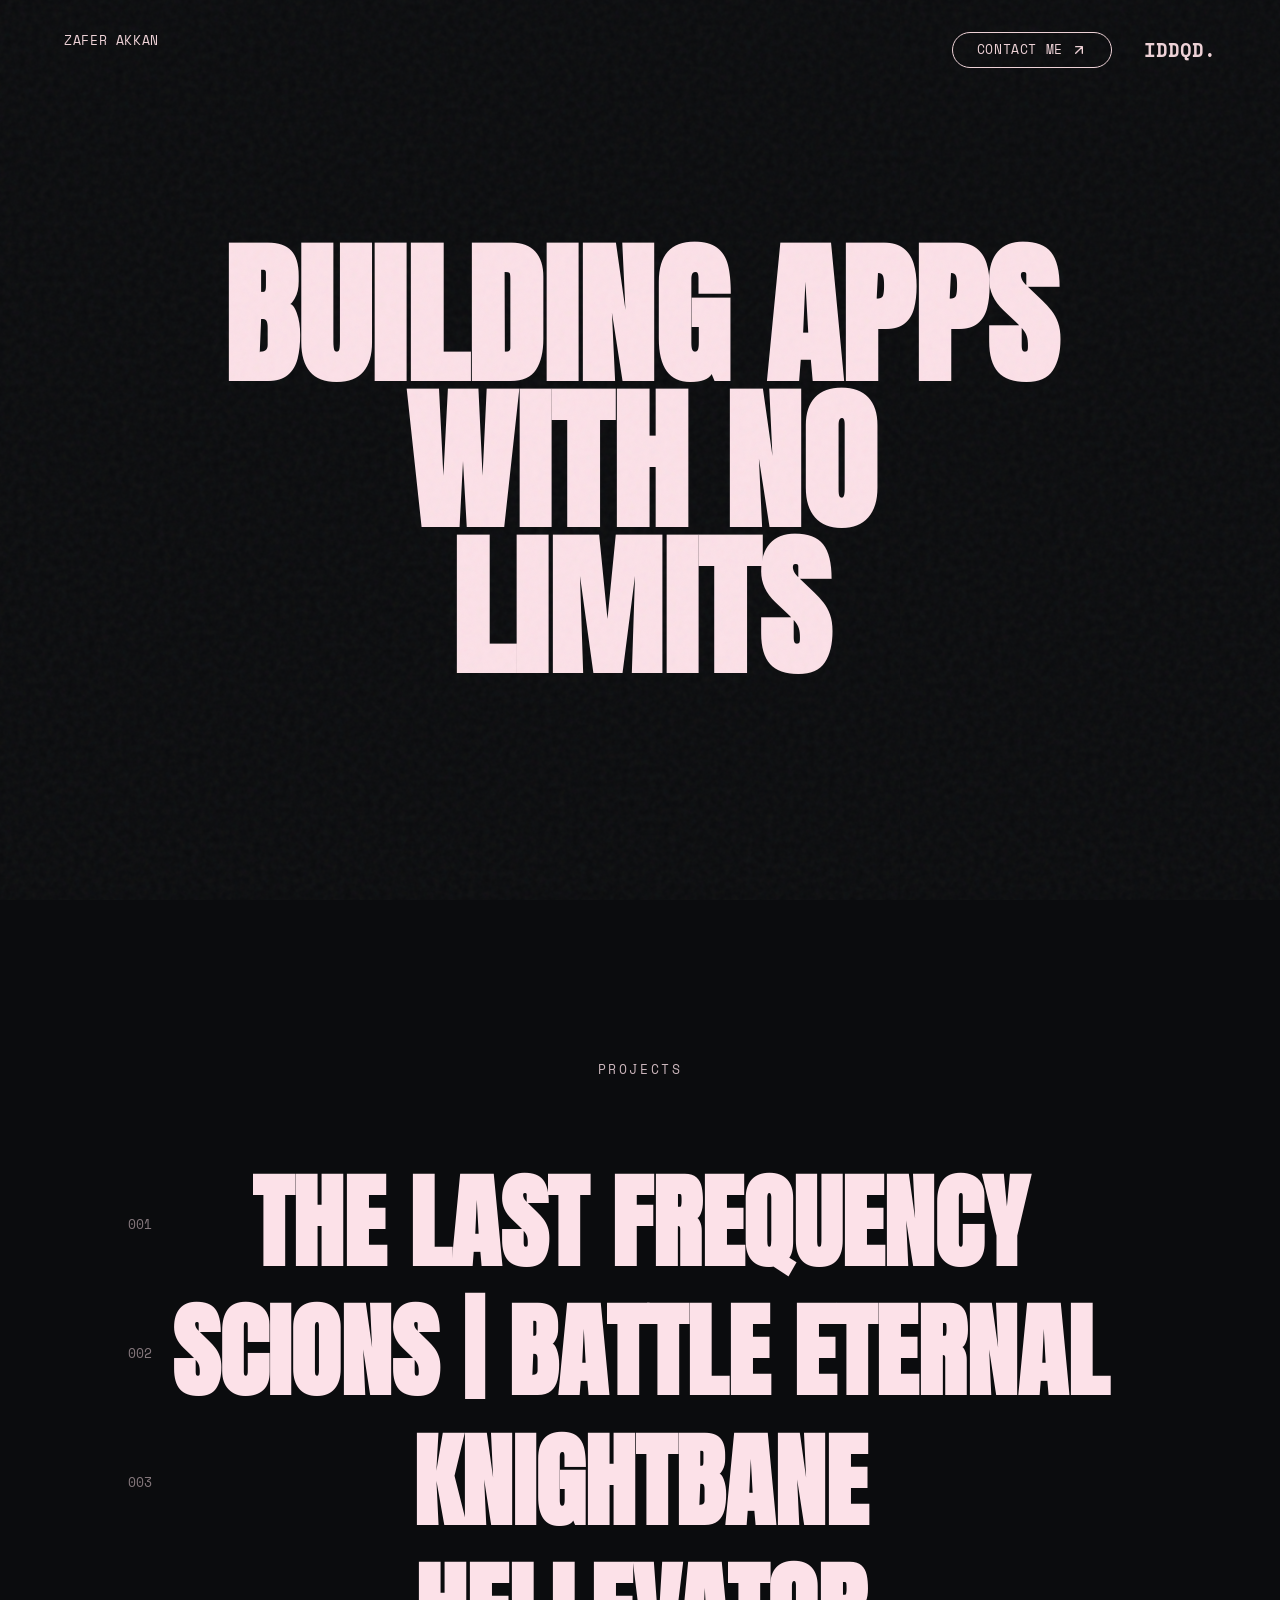
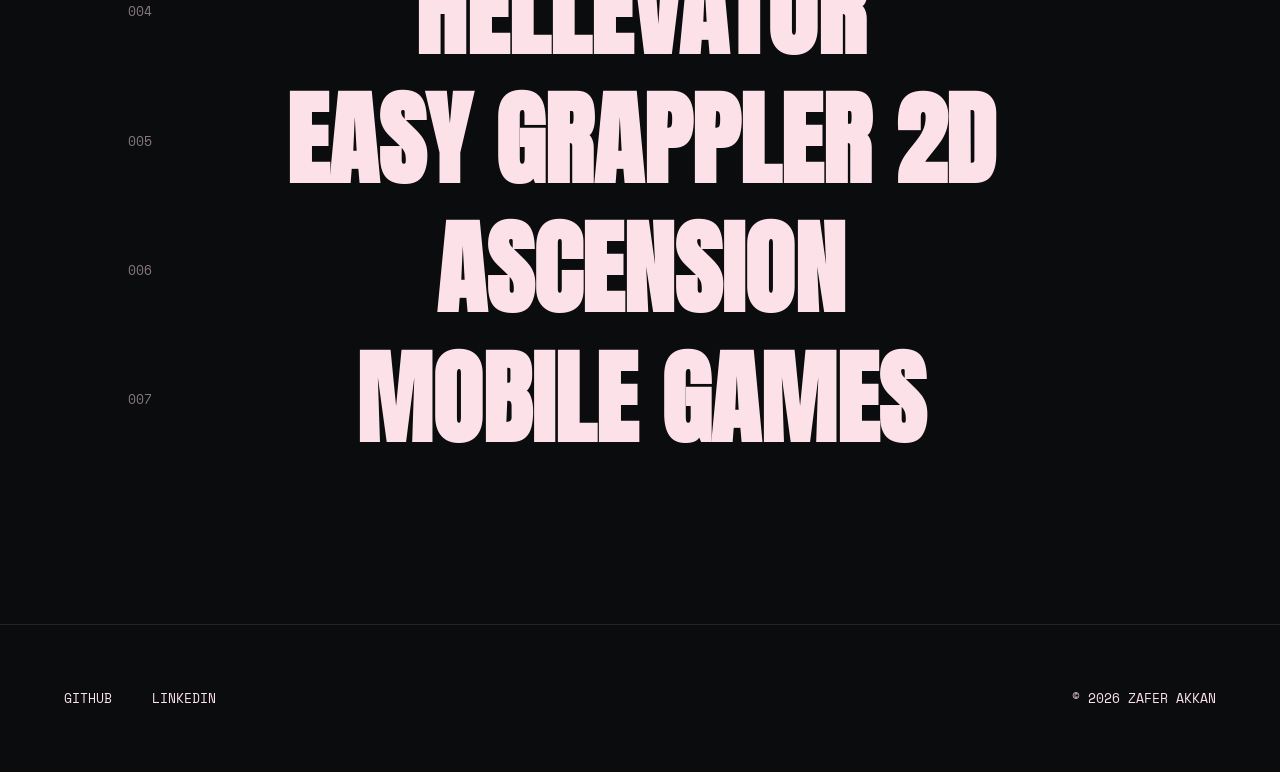
==== index.html @ 304ab95e "updated files - mobile optimizations" ====
<!DOCTYPE html>
<html lang="en">
<head>
  <meta charset="UTF-8" />
  <meta name="viewport" content="width=device-width, initial-scale=1.0, maximum-scale=1.0, user-scalable=no" />
  <title>ZAKKAN | SOFTWARE DEVELOPER</title>
  <link rel="preconnect" href="https://fonts.googleapis.com" />
  <link rel="preconnect" href="https://fonts.gstatic.com" crossorigin />
  <link href="https://fonts.googleapis.com/css2?family=Anton&family=Space+Mono:wght@400;700&display=swap" rel="stylesheet" />
  <link rel="stylesheet" href="style.css" />
</head>
<body>
  <div class="noise"></div>
  
  <nav class="nav">
    <div class="nav-center">
      <p>Zafer AKKAN</p>
    </div>
    <div class="nav-right">
      <a href="mailto:akkanzafer@gmail.com" class="btn">
        Contact Me 
        <svg class="icon-arrow" viewBox="0 0 24 24" fill="none" xmlns="http://www.w3.org/2000/svg">
          <path d="M7 17L17 7M17 7H7M17 7V17" stroke="currentColor" stroke-width="2" stroke-linecap="round" stroke-linejoin="round"/>
        </svg>
      </a>
      <button class="logo-btn" id="doomTrigger">IDDQD.</button>
    </div>
  </nav>

  <div class="doom-overlay" id="doomOverlay">
    <div class="doom-close">✕</div>
    <video id="doomVideo" class="doom-video" src="doom.mp4"></video>
  </div>

  <header class="hero">
    <h1 class="hero-title">
      <!-- Desktop: 3 Lines -->
      <span class="line desktop-line">BUILDING APPS</span>
      <span class="line desktop-line">WITH NO</span>
      <span class="line desktop-line">LIMITS</span>
      
      <!-- Mobile: 4 Lines -->
      <span class="line mobile-line">BUILDING</span>
      <span class="line mobile-line">APPS</span>
      <span class="line mobile-line">WITH</span>
      <span class="line mobile-line">NO LIMITS</span>
    </h1>
  </header>

  <section class="projects" id="projects">
    <p class="section-label">PROJECTS</p>
    
    <div class="project-list">
      
      <div class="project-item" 
           data-videos='["assets/videos/the-last-frequency/TLF_60FPS.mp4","assets/videos/the-last-frequency/TLF_HeavyRain_Test2_60FPS.mp4"]'
           data-title="THE LAST FREQUENCY"
           data-desc="A dark, atmospheric PC game focusing on environmental storytelling and immersive audio. Experience a haunting journey through unknown frequencies.">
        <span class="num">001</span>
        <h2>THE LAST FREQUENCY</h2>
      </div>

      <div class="project-item" 
           data-videos='["assets/videos/scions-battle-eternal/Scions_BattleTest5.mp4"]'
           data-title="SCIONS | BATTLE ETERNAL"
           data-desc="Fast-paced arena combat with deep progression systems. Engage in eternal battles with unique character classes and strategic depth.">
        <span class="num">002</span>
        <h2>SCIONS | BATTLE ETERNAL</h2>
      </div>

      <div class="project-item" 
           data-videos='["assets/videos/knightbane/Knightbane.mp4","assets/videos/knightbane/test14_newUI.mp4"]'
           data-title="KNIGHTBANE"
           data-desc="An action-RPG prototype featuring challenging combat mechanics and a grim-dark aesthetic. Master the blade in a world consumed by shadow.">
        <span class="num">003</span>
        <h2>KNIGHTBANE</h2>
      </div>

      <div class="project-item" 
           data-videos='["assets/videos/hellevator/HellevatorTest4.mp4"]'
           data-title="HELLEVATOR"
           data-desc="A vertical dungeon crawler where every floor brings new horrors. Survive the descent or become part of the elevator's history.">
        <span class="num">004</span>
        <h2>HELLEVATOR</h2>
      </div>

      <div class="project-item" 
           data-videos='["assets/videos/NoAssetChallangeGrappler/NoAssetChallange_Grappler_3.mp4"]'
           data-title="EASY GRAPPLER 2D"
           data-desc="A high-performance 2D physics-based grappling system. Created as part of a technical challenge to showcase efficient movement mechanics.">
        <span class="num">005</span>
        <h2>EASY GRAPPLER 2D</h2>
      </div>

      <div class="project-item" 
           data-videos='["assets/videos/ascension/Ascension - Gameplay.mp4"]'
           data-title="ASCENSION"
           data-desc="Explore vertical worlds in this platforming adventure. Reach the peak through precision movement and environmental puzzle-solving.">
        <span class="num">006</span>
        <h2>ASCENSION</h2>
      </div>

      <div class="project-item project-item--mobile" 
           data-type="mobile-grid"
           data-title="MOBILE GAMES"
           data-desc="A collection of mobile prototypes and games. Featuring various genres from hyper-casual to action-adventure, all built with Unity.">
        <span class="num">007</span>
        <h2>MOBILE GAMES</h2>
      </div>

    </div>
  </section>

  <footer class="footer">
    <div class="footer-links">
      <a href="https://github.com/Zaferius" target="_blank">GITHUB</a>
      <a href="https://www.linkedin.com/in/zaferakkan/" target="_blank">LINKEDIN</a>
    </div>
    <p>© 2026 ZAFER AKKAN</p>
  </footer>

  <div class="video-modal" id="videoModal">
    <div class="modal-close">✕</div>
    <div class="modal-content">
      
      <div class="modal-info">
        <h3 id="modalTitle">PROJECT TITLE</h3>
        <p id="modalDesc">Project description goes here with some placeholder text about the game mechanics and development process.</p>
        <div class="modal-nav">
          <button class="modal-btn" id="prevVideo">← PREV</button>
          <span id="videoCounter">1 / 1</span>
          <button class="modal-btn" id="nextVideo">NEXT →</button>
        </div>
      </div>

      <div class="modal-video-wrapper">
        <video class="modal-video" id="modalVideo" controls></video>
        <div class="mobile-grid" id="mobileGrid">
          <!-- Mobile carousel will be injected here -->
          <div class="carousel-container">
            <button class="carousel-btn prev" id="mobilePrev">←</button>
            <div class="carousel-track-container">
              <div class="carousel-track" id="mobileTrack">
                <div class="carousel-item" data-color="#ff4500"><video src="assets/videos/V3DBallControllerTemplate_Alpha1.mp4" loop muted></video></div>
                <div class="carousel-item" data-color="#ffd700"><video src="assets/videos/VBasketStealer_Test4.m4v" loop muted></video></div>
                <div class="carousel-item" data-color="#00ff00"><video src="assets/videos/VBounceman Gp 2.m4v" loop muted></video></div>
                <div class="carousel-item" data-color="#00ced1"><video src="assets/videos/VCutRunner_Prototype.mp4" loop muted></video></div>
                <div class="carousel-item" data-color="#ff00ff"><video src="assets/videos/VExtrafight - Tower.İo.m4v" loop muted></video></div>
                <div class="carousel-item" data-color="#ff8c00"><video src="assets/videos/VGrandGrinder3D.m4v" loop muted></video></div>
                <div class="carousel-item" data-color="#7cfc00"><video src="assets/videos/VLaserminer3d Prot5.m4v" loop muted></video></div>
                <div class="carousel-item" data-color="#1e90ff"><video src="assets/videos/VObjectThrower_Alpha.mp4" loop muted></video></div>
                <div class="carousel-item" data-color="#ff1493"><video src="assets/videos/VShawarmaRunner_Test3.mp4" loop muted></video></div>
                <div class="carousel-item" data-color="#adff2f"><video src="assets/videos/VStickSurvivor_Test3.mp4" loop muted></video></div>
                <div class="carousel-item" data-color="#ff0000"><video src="assets/videos/VTS_v0.2.m4v" loop muted></video></div>
              </div>
            </div>
            <button class="carousel-btn next" id="mobileNext">→</button>
          </div>
        </div>
      </div>

    </div>
  </div>

  <script>
    const items = document.querySelectorAll('.project-item');
    const modal = document.getElementById('videoModal');
    const modalVideo = document.getElementById('modalVideo');
    const modalTitle = document.getElementById('modalTitle');
    const modalDesc = document.getElementById('modalDesc');
    const closeBtn = document.querySelector('.modal-close');
    const prevBtn = document.getElementById('prevVideo');
    const nextBtn = document.getElementById('nextVideo');
    const counter = document.getElementById('videoCounter');
    const mobileGrid = document.getElementById('mobileGrid');
    const mobileTrack = document.getElementById('mobileTrack');
    const mobilePrev = document.getElementById('mobilePrev');
    const mobileNext = document.getElementById('mobileNext');

    let currentVideos = [];
    let currentIndex = 0;
    let mobileIndex = 0;

    function updateMobileCarousel() {
      const items = document.querySelectorAll('.carousel-item');
      items.forEach((item, index) => {
        item.classList.remove('active', 'prev', 'next');
        const video = item.querySelector('video');
        video.pause();
        
        if (index === mobileIndex) {
          item.classList.add('active');
          const color = item.getAttribute('data-color') || '#ff0000';
          item.style.setProperty('--glow-color', color);
          video.play();
        } else if (index === (mobileIndex - 1 + items.length) % items.length) {
          item.classList.add('prev');
        } else if (index === (mobileIndex + 1) % items.length) {
          item.classList.add('next');
        }
      });
      
      const offset = -mobileIndex * 100;
      // mobileTrack.style.transform = `translateX(${offset}%)`; // We use classes for positioning now
    }

    mobilePrev.addEventListener('click', (e) => {
      e.stopPropagation();
      const items = document.querySelectorAll('.carousel-item');
      mobileIndex = (mobileIndex - 1 + items.length) % items.length;
      updateMobileCarousel();
    });

    mobileNext.addEventListener('click', (e) => {
      e.stopPropagation();
      const items = document.querySelectorAll('.carousel-item');
      mobileIndex = (mobileIndex + 1) % items.length;
      updateMobileCarousel();
    });

    function updateModal() {
      if (currentVideos.length > 0) {
        modalVideo.style.display = 'block';
        mobileGrid.style.display = 'none';
        modalVideo.src = currentVideos[currentIndex];
        modalVideo.play();
        counter.innerText = `${currentIndex + 1} / ${currentVideos.length}`;
        
        if (currentVideos.length > 1) {
          document.querySelector('.modal-nav').style.display = 'flex';
        } else {
          document.querySelector('.modal-nav').style.display = 'none';
        }
      }
    }

    items.forEach(item => {
      item.addEventListener('click', () => {
        const videosData = item.getAttribute('data-videos');
        const title = item.getAttribute('data-title');
        const desc = item.getAttribute('data-desc');
        const type = item.getAttribute('data-type');

        modalTitle.innerText = title;
        modalDesc.innerText = desc;

        if (type === 'mobile-grid') {
          modalVideo.style.display = 'none';
          mobileGrid.style.display = 'block';
          document.querySelector('.modal-nav').style.display = 'none';
          mobileIndex = 0;
          updateMobileCarousel();
          modal.classList.add('active');
        } else if (videosData) {
          currentVideos = JSON.parse(videosData);
          currentIndex = 0;
          updateModal();
          modal.classList.add('active');
        }
      });
      
      item.addEventListener('mouseenter', () => {
        document.body.style.backgroundColor = '#111';
      });
      item.addEventListener('mouseleave', () => {
        document.body.style.backgroundColor = '#0b0c0e';
      });
    });

    prevBtn.addEventListener('click', (e) => {
      e.stopPropagation();
      currentIndex = (currentIndex - 1 + currentVideos.length) % currentVideos.length;
      updateModal();
    });

    nextBtn.addEventListener('click', (e) => {
      e.stopPropagation();
      currentIndex = (currentIndex + 1) % currentVideos.length;
      updateModal();
    });

    closeBtn.addEventListener('click', () => {
      modal.classList.remove('active');
      modalVideo.pause();
      modalVideo.src = '';
    });

    modal.addEventListener('click', (e) => {
      if(e.target === modal) {
        modal.classList.remove('active');
        modalVideo.pause();
        modalVideo.src = '';
      }
    });

    // DOOM Easter Egg
    const doomTrigger = document.getElementById('doomTrigger');
    const doomOverlay = document.getElementById('doomOverlay');
    const doomVideo = document.getElementById('doomVideo');
    const doomClose = document.querySelector('.doom-close');

    // Gizlice butonu aktif et: Video tamamen hazır olana kadar tıklanamaz veya hover edilemez
    doomVideo.addEventListener('canplaythrough', () => {
      doomTrigger.classList.add('ready');
    });
    // Zaten önbellekteyse anında aktif et
    if (doomVideo.readyState >= 3) {
      doomTrigger.classList.add('ready');
    }

    doomTrigger.addEventListener('click', () => {
      // Fast Glitch Effect
      document.body.classList.add('glitch-active');
      
      setTimeout(() => {
        document.body.classList.remove('glitch-active');
        doomOverlay.classList.add('active');
        doomVideo.play();
      }, 200); // Sadece 200ms glitch, neredeyse anında video
    });

    doomClose.addEventListener('click', () => {
      doomOverlay.classList.remove('active');
      doomVideo.pause();
      doomVideo.currentTime = 0;
    });

    doomOverlay.addEventListener('click', (e) => {
      if(e.target === doomOverlay) {
        doomOverlay.classList.remove('active');
        doomVideo.pause();
        doomVideo.currentTime = 0;
      }
    });

    // Simple scroll animation for lines
    window.addEventListener('scroll', () => {
      const scrollPos = window.scrollY;
      const allLines = document.querySelectorAll('.hero-title .line');
      
      // Sadece görünür olan (display !== none) satırları seç
      const visibleLines = Array.from(allLines).filter(line => 
        window.getComputedStyle(line).display !== 'none'
      );

      visibleLines.forEach((line, index) => {
        const speed = (index % 2 === 0) ? 0.1 : -0.15;
        line.style.transform = `translateX(${scrollPos * speed}px)`;
      });
    });
  </script>
</body>
</html>
---- style.css ----
:root {
  --bg-color: #0b0c0e;
  --text-color: #fce1e8; /* Soft pink from the reference image */
  --accent-color: #ffffff;
  --font-main: 'Anton', sans-serif;
  --font-mono: 'Space Mono', monospace;
}

* {
  margin: 0;
  padding: 0;
  box-sizing: border-box;
}

body {
  background-color: var(--bg-color);
  color: var(--text-color);
  font-family: var(--font-mono);
  overflow-x: hidden;
  transition: background-color 0.4s ease;
}

.noise {
  position: fixed;
  top: 0; left: 0; right: 0; bottom: 0;
  pointer-events: none;
  z-index: 10; /* Lowered z-index so it stays behind the modal (z-index: 1000) */
  opacity: 0.05;
  background-image: url('data:image/svg+xml,%3Csvg viewBox="0 0 200 200" xmlns="http://www.w3.org/2000/svg"%3E%3Cfilter id="noiseFilter"%3E%3CfeTurbulence type="fractalNoise" baseFrequency="0.65" numOctaves="3" stitchTiles="stitch"/%3E%3C/filter%3E%3Crect width="100%25" height="100%25" filter="url(%23noiseFilter)"/%3E%3C/svg%3E');
}

/* NAVIGATION */
.nav {
  display: flex;
  justify-content: space-between;
  align-items: flex-start;
  padding: 2rem 4rem;
  font-size: 0.8rem;
  line-height: 1.4;
  text-transform: uppercase;
  letter-spacing: 0.05em;
  position: fixed;
  top: 0;
  width: 100%;
  z-index: 100;
  mix-blend-mode: difference;
}

.nav-left p {
  max-width: 300px;
}

.nav-center {
  text-align: center;
}

.nav-right {
  display: flex;
  align-items: center;
  gap: 2rem;
}

.btn {
  border: 1px solid var(--text-color);
  padding: 0.5rem 1.5rem;
  border-radius: 50px;
  text-decoration: none;
  color: var(--text-color);
  transition: all 0.3s ease;
  display: inline-flex;
  align-items: center;
  gap: 0.5rem;
}

.icon-arrow {
  width: 1rem;
  height: 1rem;
  transition: transform 0.3s ease;
}

.btn:hover .icon-arrow {
  transform: translate(2px, -2px);
}

.btn:hover {
  background: var(--text-color);
  color: var(--bg-color);
}

.logo-btn {
  background: none;
  border: none;
  color: var(--text-color);
  font-family: var(--font-mono);
  font-weight: 700;
  font-size: 1.2rem;
  cursor: pointer;
  padding: 0;
  transition: all 0.3s ease;
  pointer-events: none; /* Disabled until video loads */
}

.logo-btn.ready {
  pointer-events: auto;
}

.logo-btn:hover {
  color: #ff0000;
  text-shadow: 0 0 15px rgba(255, 0, 0, 0.8);
}

.doom-overlay {
  position: fixed;
  top: 0; left: 0; width: 100%; height: 100%;
  background: #000;
  z-index: 10000;
  display: flex;
  justify-content: center;
  align-items: center;
  opacity: 0;
  pointer-events: none;
  transition: opacity 0.5s ease;
}

.doom-overlay.active {
  opacity: 1;
  pointer-events: all;
}

.doom-video {
  width: 100%;
  height: 100%;
  object-fit: contain; /* Görüntü kaybı olmadan ekranı kapla */
  background: #000;
}

/* Glitch Animation */
@keyframes glitch {
  0% { transform: translate(0); }
  20% { transform: translate(-10px, 10px); filter: hue-rotate(180deg) invert(1); }
  40% { transform: translate(10px, -10px); filter: scale(1.1); }
  60% { transform: translate(-10px, -5px); filter: hue-rotate(90deg); }
  80% { transform: translate(10px, 5px); filter: invert(0.5); }
  100% { transform: translate(0); }
}

.glitch-active {
  animation: glitch 0.1s infinite; /* 0.2s -> 0.1s (daha hızlı) */
  overflow: hidden;
}

.doom-close {
  position: absolute;
  top: 2rem;
  right: 2rem;
  color: #fff;
  font-size: 3rem;
  cursor: pointer;
  z-index: 10001;
  text-shadow: 0 0 20px rgba(0,0,0,1);
  transition: transform 0.3s ease;
}

.doom-close:hover {
  transform: rotate(90deg) scale(1.2);
  color: #ff0000;
}

/* HERO */
.hero {
  min-height: 100vh;
  display: flex;
  flex-direction: column;
  justify-content: center;
  align-items: center;
  text-align: center;
  padding-top: 10vh;
  position: relative;
}

.eyebrow {
  font-size: 0.8rem;
  letter-spacing: 0.2em;
  margin-bottom: 2rem;
  opacity: 0.8;
}

.hero-title {
  font-family: var(--font-main);
  font-size: clamp(4rem, 12vw, 15rem);
  line-height: 0.95; /* 0.85'ten 0.95'e çıkarıldı, üst üste binmeyi engeller ama sıkı durur */
  text-transform: uppercase;
  display: flex;
  flex-direction: column;
  align-items: center;
  margin-bottom: 4rem;
  will-change: transform;
}

.hero-title .line {
  display: block;
  transition: transform 0.1s ease-out;
}

/* Visibility Control for Desktop vs Mobile */
.mobile-line {
  display: none !important;
}
.desktop-line {
  display: block !important;
}

@media (max-width: 768px) {
  .desktop-line {
    display: none !important;
  }
  .mobile-line {
    display: block !important;
    width: 100%;
  }
}

.hero-center-box {
  border: 1px solid rgba(252, 225, 232, 0.2);
  padding: 2rem;
  border-radius: 10px;
  backdrop-filter: blur(10px);
  display: flex;
  flex-direction: column;
  align-items: center;
  gap: 1rem;
  max-width: 400px;
  background: rgba(0,0,0,0.5);
  transform: perspective(1000px) rotateX(15deg) rotateY(-10deg);
  transition: transform 0.5s ease;
}

.hero-center-box:hover {
  transform: perspective(1000px) rotateX(0deg) rotateY(0deg);
}

.small-title {
  font-size: 0.8rem;
  letter-spacing: 0.1em;
}

.btn-large {
  border: 1px solid var(--text-color);
  padding: 1rem 3rem;
  border-radius: 50px;
  text-decoration: none;
  color: var(--text-color);
  font-weight: bold;
  text-transform: uppercase;
  transition: all 0.3s ease;
  font-size: 1.2rem;
}

.btn-large:hover {
  background: var(--text-color);
  color: var(--bg-color);
}

.small-text {
  font-size: 0.7rem;
  opacity: 0.6;
}

/* PROJECTS */
.projects {
  padding: 10rem 0;
  text-align: center;
}

.section-label {
  font-size: 0.8rem;
  letter-spacing: 0.2em;
  margin-bottom: 5rem;
  opacity: 0.8;
}

.project-list {
  display: flex;
  flex-direction: column;
  align-items: center;
}

.project-item {
  position: relative;
  cursor: pointer;
  padding: 1rem 2rem;
  transition: transform 0.3s ease;
  width: 100%;
}

.project-item:hover {
  transform: scale(1.05) skewX(-2deg);
}

.project-item .num {
  position: absolute;
  top: 50%;
  left: 10%;
  transform: translateY(-50%);
  font-size: 0.8rem;
  opacity: 0.5;
}

.project-item h2 {
  font-family: var(--font-main);
  font-size: clamp(3rem, 8vw, 10rem);
  line-height: 0.95; /* 0.85'ten 0.95'e çıkarıldı */
  text-transform: uppercase;
  margin: 0;
  transition: color 0.3s ease;
}

.project-item:hover h2 {
  color: #ff0000;
  text-shadow: 0 0 30px rgba(255,0,0,0.5);
}

/* FOOTER */
.footer {
  padding: 4rem;
  display: flex;
  justify-content: space-between;
  align-items: center;
  font-size: 0.8rem;
  border-top: 1px solid rgba(255,255,255,0.1);
}

.footer-links a {
  color: var(--text-color);
  text-decoration: none;
  margin-right: 2rem;
  transition: opacity 0.3s;
}

.footer-links a:hover {
  opacity: 0.5;
}

/* VIDEO MODAL */
.video-modal {
  position: fixed;
  top: 0; left: 0; width: 100%; height: 100%;
  background: rgba(0,0,0,0.95);
  display: flex;
  justify-content: center;
  align-items: center;
  z-index: 1000;
  opacity: 0;
  pointer-events: none;
  transition: opacity 0.4s ease;
  backdrop-filter: blur(10px);
}

.video-modal.active {
  opacity: 1;
  pointer-events: all;
}

.modal-content {
  position: relative;
  width: 95%; /* Increased from 90% */
  max-width: 1600px; /* Increased from 1400px */
  display: grid;
  grid-template-columns: 350px 1fr; /* Fixed info width, flexible large video */
  align-items: center;
  gap: 4rem;
  padding: 2rem;
}

.modal-info {
  display: flex;
  flex-direction: column;
  gap: 1.5rem;
  text-align: left;
}

.modal-info h3 {
  font-family: var(--font-main);
  font-size: 3rem;
  color: var(--text-color);
  line-height: 1;
}

.modal-info p {
  font-family: var(--font-mono);
  font-size: 1rem;
  line-height: 1.6;
  opacity: 0.8;
  max-width: 400px;
}

.modal-video-wrapper {
  width: 100%;
}

.modal-video {
  width: 100%;
  display: block;
  outline: none;
  box-shadow: 0 0 50px rgba(255,0,0,0.15);
  border-radius: 5px;
}

.mobile-grid {
  display: none;
  width: 100%;
  height: 500px;
  position: relative;
  perspective: 1000px;
}

.carousel-container {
  position: relative;
  width: 100%;
  height: 100%;
  display: flex;
  align-items: center;
  justify-content: center;
}

.carousel-track-container {
  position: relative;
  width: 450px; /* Büyütüldü: 350px -> 450px */
  height: 100%;
  overflow: visible;
}

.carousel-track {
  position: relative;
  width: 100%;
  height: 100%;
}

.carousel-item {
  position: absolute;
  top: 0;
  left: 0;
  width: 100%;
  height: 120%; /* Biraz daha uzatıldı */
  opacity: 0;
  transition: all 0.5s cubic-bezier(0.4, 0, 0.2, 1);
  transform: translateX(0) scale(0.5) translateZ(-500px);
  pointer-events: none;
  z-index: 0;
}

.carousel-item video {
  width: 100%;
  height: 100%;
  object-fit: cover;
  border-radius: 20px; /* Kenar yuvarlatma artırıldı */
  border: 2px solid rgba(255,255,255,0.1);
}

/* Active Slide */
.carousel-item.active {
  opacity: 1;
  transform: translateX(0) scale(1.1) translateZ(0); /* Ana video biraz daha büyütüldü */
  z-index: 10;
  pointer-events: all;
}
.carousel-item.active video {
  border-color: var(--glow-color, #ff0000);
  box-shadow: 0 0 40px var(--glow-color, rgba(255,0,0,0.4));
}

/* Previous Slide */
.carousel-item.prev {
  opacity: 0.75; /* Daha görünür yapıldı */
  transform: translateX(-60%) scale(0.8) translateZ(-150px) rotateY(15deg); /* Daha da yakına getirildi: -85% -> -60% */
  z-index: 5;
}

/* Next Slide */
.carousel-item.next {
  opacity: 0.75; /* Daha görünür yapıldı */
  transform: translateX(60%) scale(0.8) translateZ(-150px) rotateY(-15deg); /* Daha da yakına getirildi: 85% -> 60% */
  z-index: 5;
}

.carousel-btn {
  position: absolute;
  top: 50%;
  transform: translateY(-50%);
  background: rgba(255,255,255,0.1);
  border: 1px solid var(--text-color);
  color: var(--text-color);
  width: 50px;
  height: 50px;
  border-radius: 50%;
  cursor: pointer;
  z-index: 20;
  font-size: 1.5rem;
  transition: all 0.3s ease;
  display: flex;
  align-items: center;
  justify-content: center;
}

.carousel-btn:hover {
  background: var(--text-color);
  color: var(--bg-color);
}

.carousel-btn.prev { left: 20px; }
.carousel-btn.next { right: 20px; }


.modal-nav {
  display: flex;
  align-items: center;
  gap: 1.5rem;
  font-family: var(--font-mono);
  font-size: 0.8rem;
  margin-top: 1rem;
}

.modal-btn {
  background: none;
  border: 1px solid var(--text-color);
  color: var(--text-color);
  padding: 0.4rem 1.2rem;
  border-radius: 50px;
  cursor: pointer;
  font-size: 0.7rem;
  transition: all 0.3s ease;
}

.modal-btn:hover {
  background: var(--text-color);
  color: var(--bg-color);
}

.modal-close {
  position: absolute;
  top: 2rem;
  right: 2rem;
  font-size: 2.5rem;
  cursor: pointer;
  color: #fff;
  transition: transform 0.3s ease;
  z-index: 1001;
}

.modal-close:hover {
  transform: rotate(90deg);
}

/* RESPONSIVE */
@media (max-width: 1024px) {
  .modal-content {
    grid-template-columns: 1fr;
    gap: 2rem;
    width: 95%;
  }
  .modal-info h3 {
    font-size: 2rem;
  }
  .modal-close {
    top: 1rem;
    right: 1rem;
  }
}

@media (max-width: 768px) {
  /* NAVIGATION */
  .nav {
    padding: 1.5rem 1rem;
    align-items: center;
  }
  .nav-left p {
    display: none; /* Mobilde yerden tasarruf için gizlendi */
  }
  .nav-right {
    gap: 1rem;
  }
  .btn {
    padding: 0.4rem 1rem;
    font-size: 0.7rem;
  }
  
  /* HERO SECTION */
  .hero {
    padding-top: 15vh;
  }
  .hero-title {
    align-items: flex-start; /* Mobilde sola yasla */
    text-align: left;
    width: 100%;
    padding: 0 1rem;
    font-size: clamp(4rem, 22vw, 10rem); /* Fontu daha da büyüttüm */
    line-height: 1.05; /* 0.9'dan 1.05'e çıkarıldı, satır arası açıldı */
  }
  /* Her kelimeyi ayrı satıra zorla */
  .hero-title .line {
    width: 100%;
  }
  .hero-center-box {
    margin-top: 2rem;
    max-width: 90%;
  }

  /* PROJECTS */
  .projects {
    padding: 5rem 0;
  }
  .project-item {
    padding: 1rem;
    text-align: left;
  }
  .project-item h2 {
    font-size: clamp(2.5rem, 12vw, 4rem);
    padding-left: 10%;
  }
  .project-item .num {
    left: 2%;
    top: 20%;
    transform: none;
  }

  /* FOOTER */
  .footer {
    flex-direction: column;
    padding: 2rem 1rem;
    gap: 2rem;
    text-align: center;
  }
  .footer-links {
    display: flex;
    flex-wrap: wrap;
    justify-content: center;
    gap: 1rem;
  }
  .footer-links a {
    margin-right: 0;
  }

  /* MODAL CAROUSEL FIXES */
  .mobile-grid {
    height: 400px;
  }
  .carousel-track-container {
    width: 200px; /* Mobilde ana videoyu küçült */
  }
  .carousel-item {
    height: 100%;
  }
  .carousel-btn {
    width: 40px;
    height: 40px;
    font-size: 1.2rem;
  }
  .carousel-btn.prev { left: -10px; }
  .carousel-btn.next { right: -10px; }
}
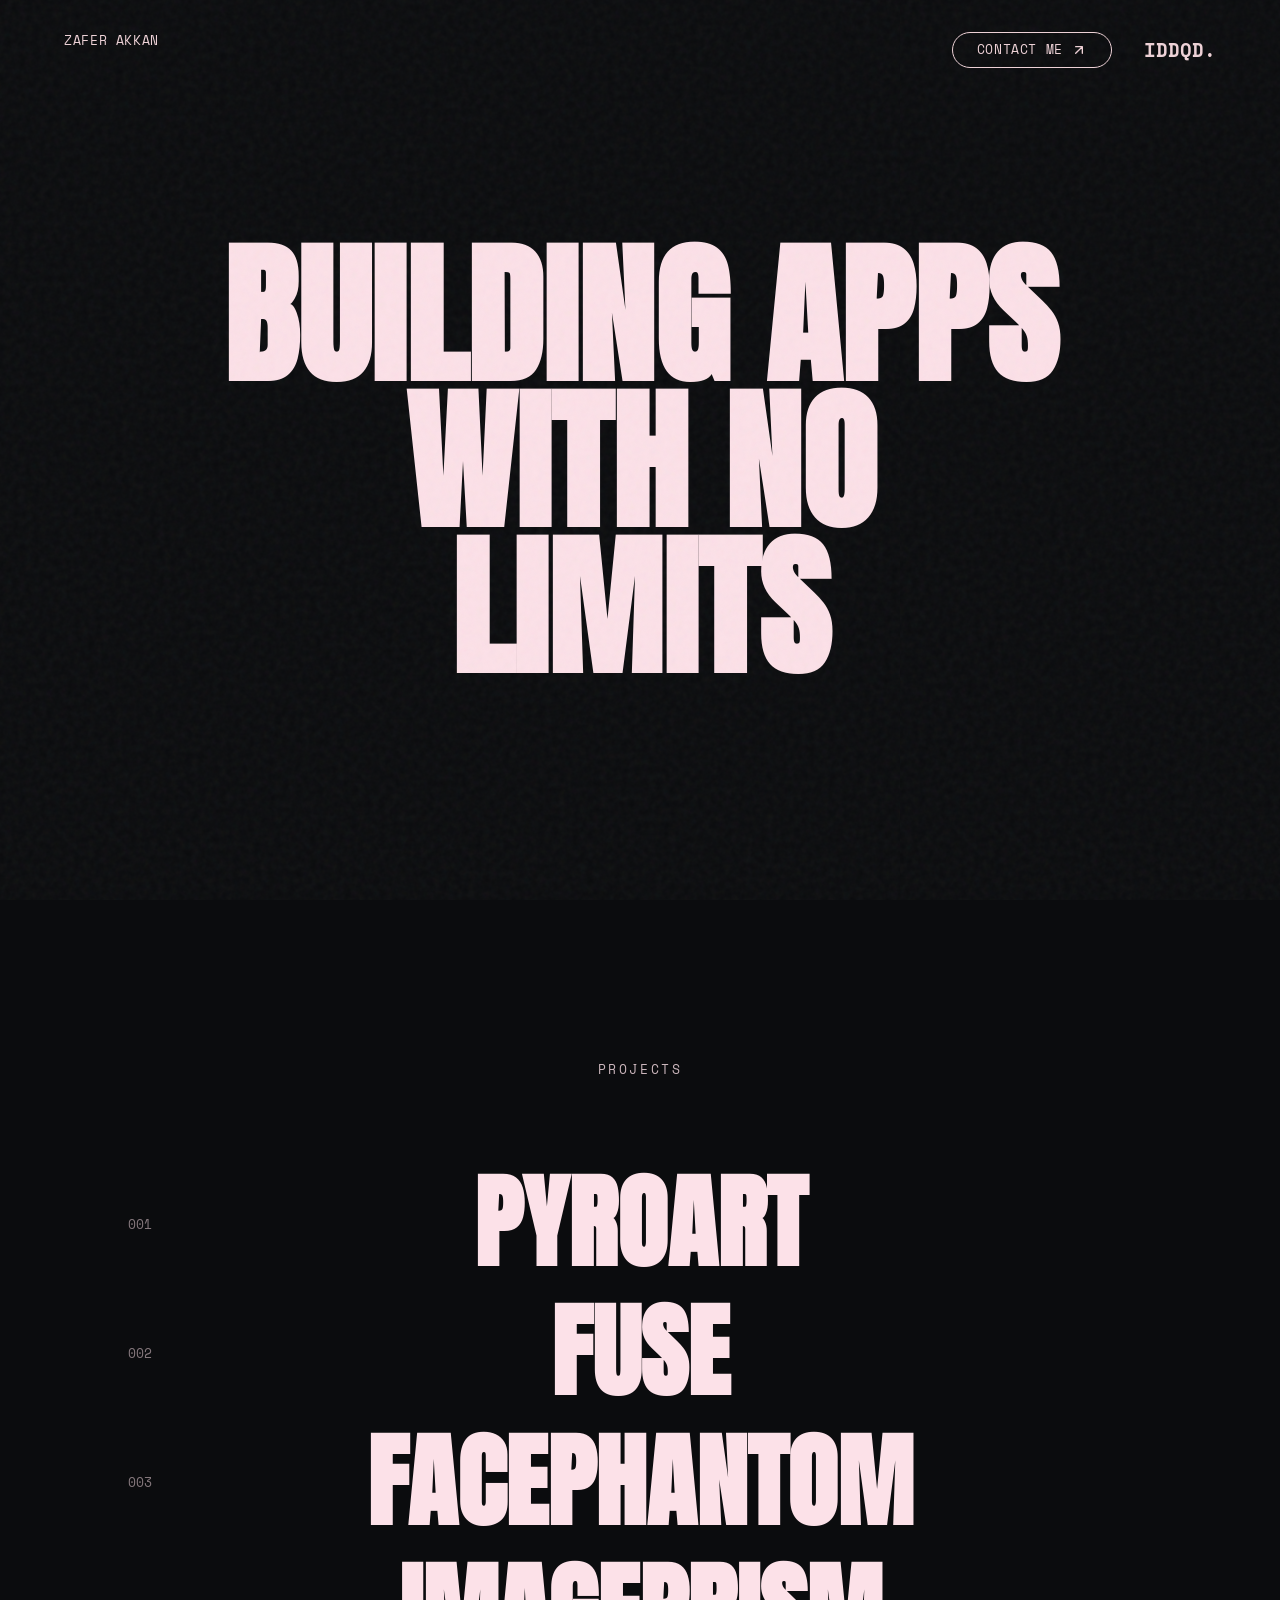
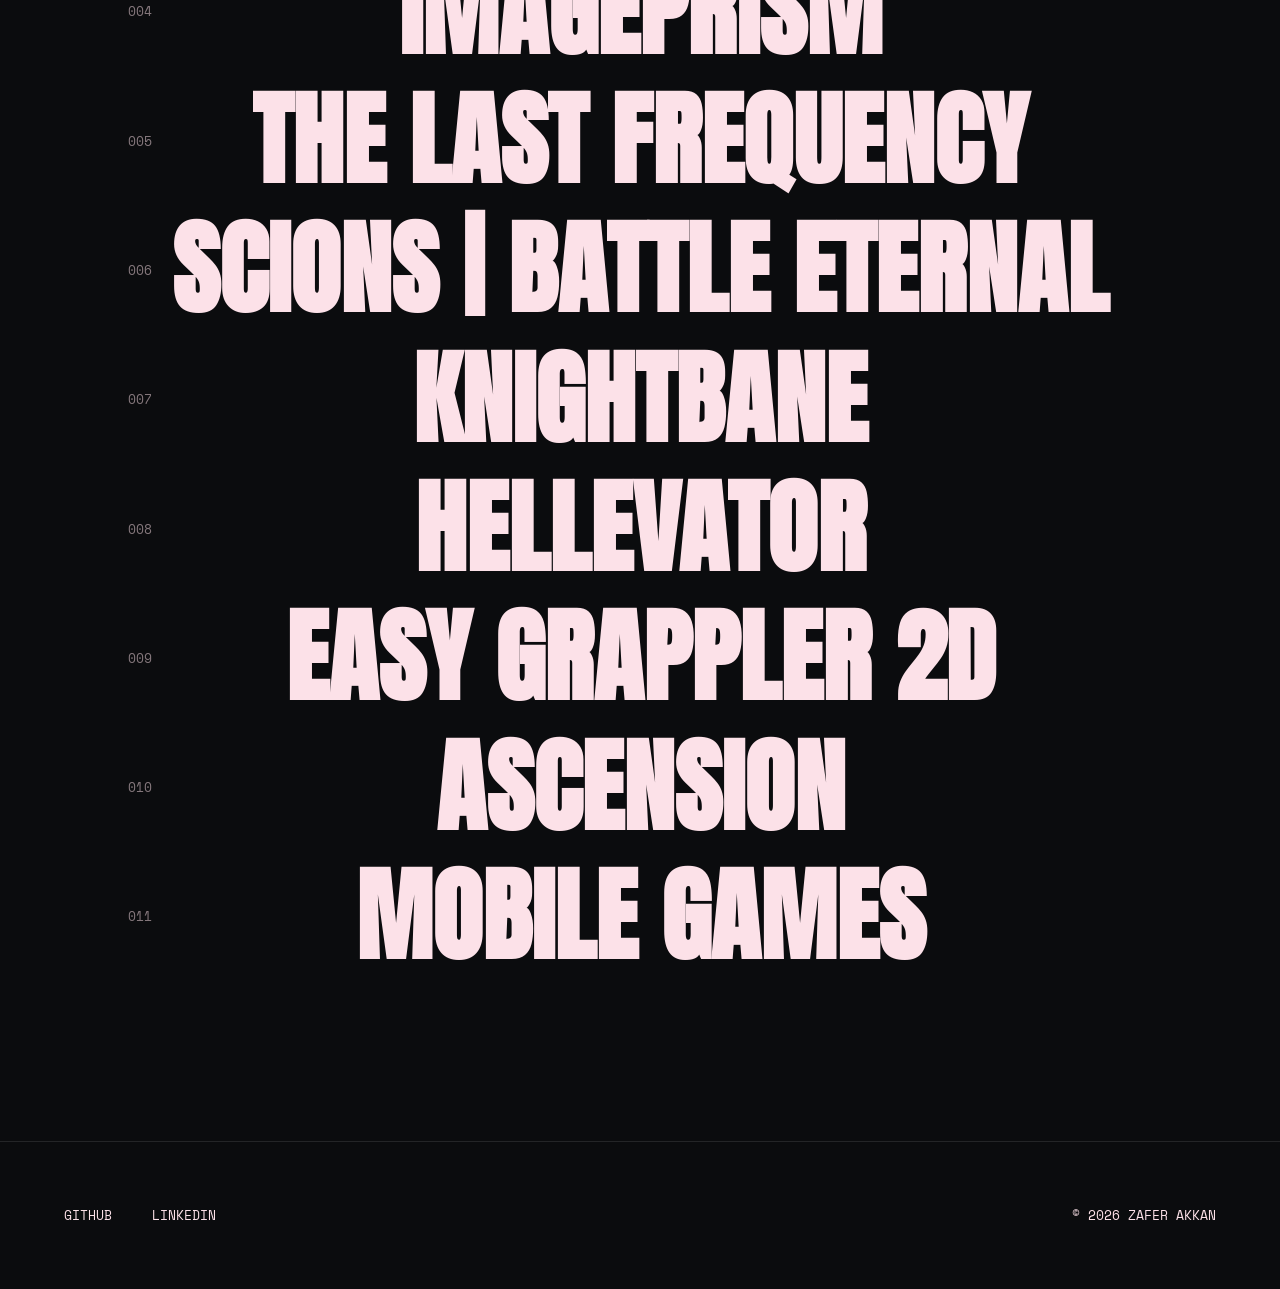
==== commit 7052f170: "updated projects" ====
--- a/index.html
+++ b/index.html
@@ -52,11 +52,42 @@
     
     <div class="project-list">
       
+      <div class="project-item project-item--yellow-glow" 
+           data-title="PYROART"
+           data-desc="Creative technology and software experiments under the PyroArt identity.">
+        <span class="num">001</span>
+        <h2>PYROART</h2>
+      </div>
+
+      <div class="project-item" 
+           data-link="https://www.pyroart.net/fuse"
+           data-title="FUSE"
+           data-desc="Visit FUSE on pyroart.net.">
+        <span class="num">002</span>
+        <h2>FUSE</h2>
+      </div>
+
+      <div class="project-item" 
+           data-link="https://www.pyroart.net/fuse/facephantom"
+           data-title="FACEPHANTOM"
+           data-desc="Visit FacePhantom on pyroart.net.">
+        <span class="num">003</span>
+        <h2>FACEPHANTOM</h2>
+      </div>
+
+      <div class="project-item project-item--rainbow-glow" 
+           data-link="https://www.pyroart.net/fuse/imageprism"
+           data-title="IMAGEPRISM"
+           data-desc="Visit ImagePrism on pyroart.net.">
+        <span class="num">004</span>
+        <h2>IMAGEPRISM</h2>
+      </div>
+
       <div class="project-item" 
            data-videos='["assets/videos/the-last-frequency/TLF_60FPS.mp4","assets/videos/the-last-frequency/TLF_HeavyRain_Test2_60FPS.mp4"]'
            data-title="THE LAST FREQUENCY"
            data-desc="A dark, atmospheric PC game focusing on environmental storytelling and immersive audio. Experience a haunting journey through unknown frequencies.">
-        <span class="num">001</span>
+        <span class="num">005</span>
         <h2>THE LAST FREQUENCY</h2>
       </div>
 
@@ -64,7 +95,7 @@
            data-videos='["assets/videos/scions-battle-eternal/Scions_BattleTest5.mp4"]'
            data-title="SCIONS | BATTLE ETERNAL"
            data-desc="Fast-paced arena combat with deep progression systems. Engage in eternal battles with unique character classes and strategic depth.">
-        <span class="num">002</span>
+        <span class="num">006</span>
         <h2>SCIONS | BATTLE ETERNAL</h2>
       </div>
 
@@ -72,7 +103,7 @@
            data-videos='["assets/videos/knightbane/Knightbane.mp4","assets/videos/knightbane/test14_newUI.mp4"]'
            data-title="KNIGHTBANE"
            data-desc="An action-RPG prototype featuring challenging combat mechanics and a grim-dark aesthetic. Master the blade in a world consumed by shadow.">
-        <span class="num">003</span>
+        <span class="num">007</span>
         <h2>KNIGHTBANE</h2>
       </div>
 
@@ -80,7 +111,7 @@
            data-videos='["assets/videos/hellevator/HellevatorTest4.mp4"]'
            data-title="HELLEVATOR"
            data-desc="A vertical dungeon crawler where every floor brings new horrors. Survive the descent or become part of the elevator's history.">
-        <span class="num">004</span>
+        <span class="num">008</span>
         <h2>HELLEVATOR</h2>
       </div>
 
@@ -88,7 +119,7 @@
            data-videos='["assets/videos/NoAssetChallangeGrappler/NoAssetChallange_Grappler_3.mp4"]'
            data-title="EASY GRAPPLER 2D"
            data-desc="A high-performance 2D physics-based grappling system. Created as part of a technical challenge to showcase efficient movement mechanics.">
-        <span class="num">005</span>
+        <span class="num">009</span>
         <h2>EASY GRAPPLER 2D</h2>
       </div>
 
@@ -96,7 +127,7 @@
            data-videos='["assets/videos/ascension/Ascension - Gameplay.mp4"]'
            data-title="ASCENSION"
            data-desc="Explore vertical worlds in this platforming adventure. Reach the peak through precision movement and environmental puzzle-solving.">
-        <span class="num">006</span>
+        <span class="num">010</span>
         <h2>ASCENSION</h2>
       </div>
 
@@ -104,7 +135,7 @@
            data-type="mobile-grid"
            data-title="MOBILE GAMES"
            data-desc="A collection of mobile prototypes and games. Featuring various genres from hyper-casual to action-adventure, all built with Unity.">
-        <span class="num">007</span>
+        <span class="num">011</span>
         <h2>MOBILE GAMES</h2>
       </div>
 
@@ -237,6 +268,7 @@
     items.forEach(item => {
       item.addEventListener('click', () => {
         const videosData = item.getAttribute('data-videos');
+        const link = item.getAttribute('data-link');
         const title = item.getAttribute('data-title');
         const desc = item.getAttribute('data-desc');
         const type = item.getAttribute('data-type');
@@ -244,7 +276,9 @@
         modalTitle.innerText = title;
         modalDesc.innerText = desc;
 
-        if (type === 'mobile-grid') {
+        if (link) {
+          window.open(link, '_blank', 'noopener,noreferrer');
+        } else if (type === 'mobile-grid') {
           modalVideo.style.display = 'none';
           mobileGrid.style.display = 'block';
           document.querySelector('.modal-nav').style.display = 'none';
--- a/style.css
+++ b/style.css
@@ -320,6 +320,42 @@
   text-shadow: 0 0 30px rgba(255,0,0,0.5);
 }
 
+.project-item--yellow-glow:hover h2 {
+  color: #ffd700;
+  text-shadow: 0 0 30px rgba(255, 215, 0, 0.7);
+}
+
+@keyframes rainbow-text-glow {
+  0% {
+    color: #ff0033;
+    text-shadow: 0 0 28px rgba(255, 0, 51, 0.65);
+  }
+  20% {
+    color: #ff8c00;
+    text-shadow: 0 0 28px rgba(255, 140, 0, 0.65);
+  }
+  40% {
+    color: #ffd700;
+    text-shadow: 0 0 28px rgba(255, 215, 0, 0.65);
+  }
+  60% {
+    color: #00e676;
+    text-shadow: 0 0 28px rgba(0, 230, 118, 0.65);
+  }
+  80% {
+    color: #00b0ff;
+    text-shadow: 0 0 28px rgba(0, 176, 255, 0.65);
+  }
+  100% {
+    color: #c77dff;
+    text-shadow: 0 0 28px rgba(199, 125, 255, 0.65);
+  }
+}
+
+.project-item--rainbow-glow:hover h2 {
+  animation: rainbow-text-glow 1.8s linear infinite;
+}
+
 /* FOOTER */
 .footer {
   padding: 4rem;
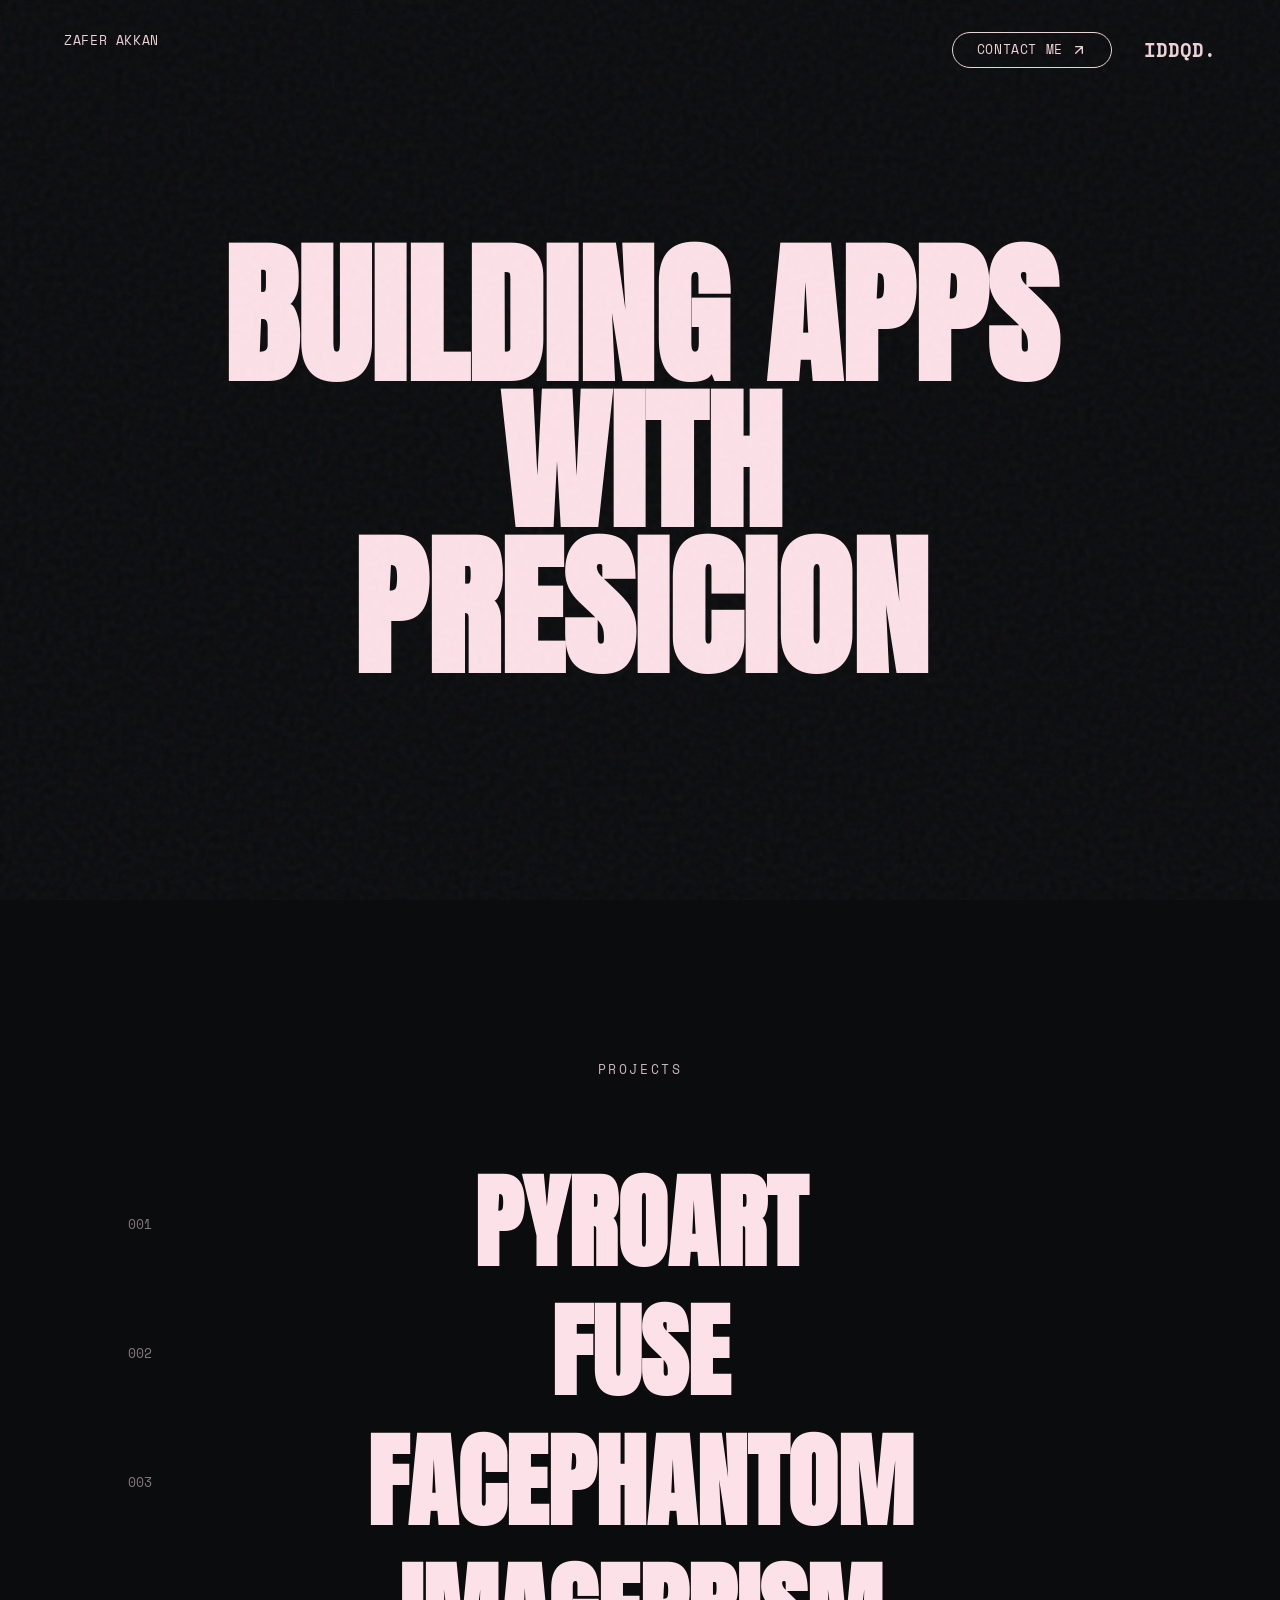
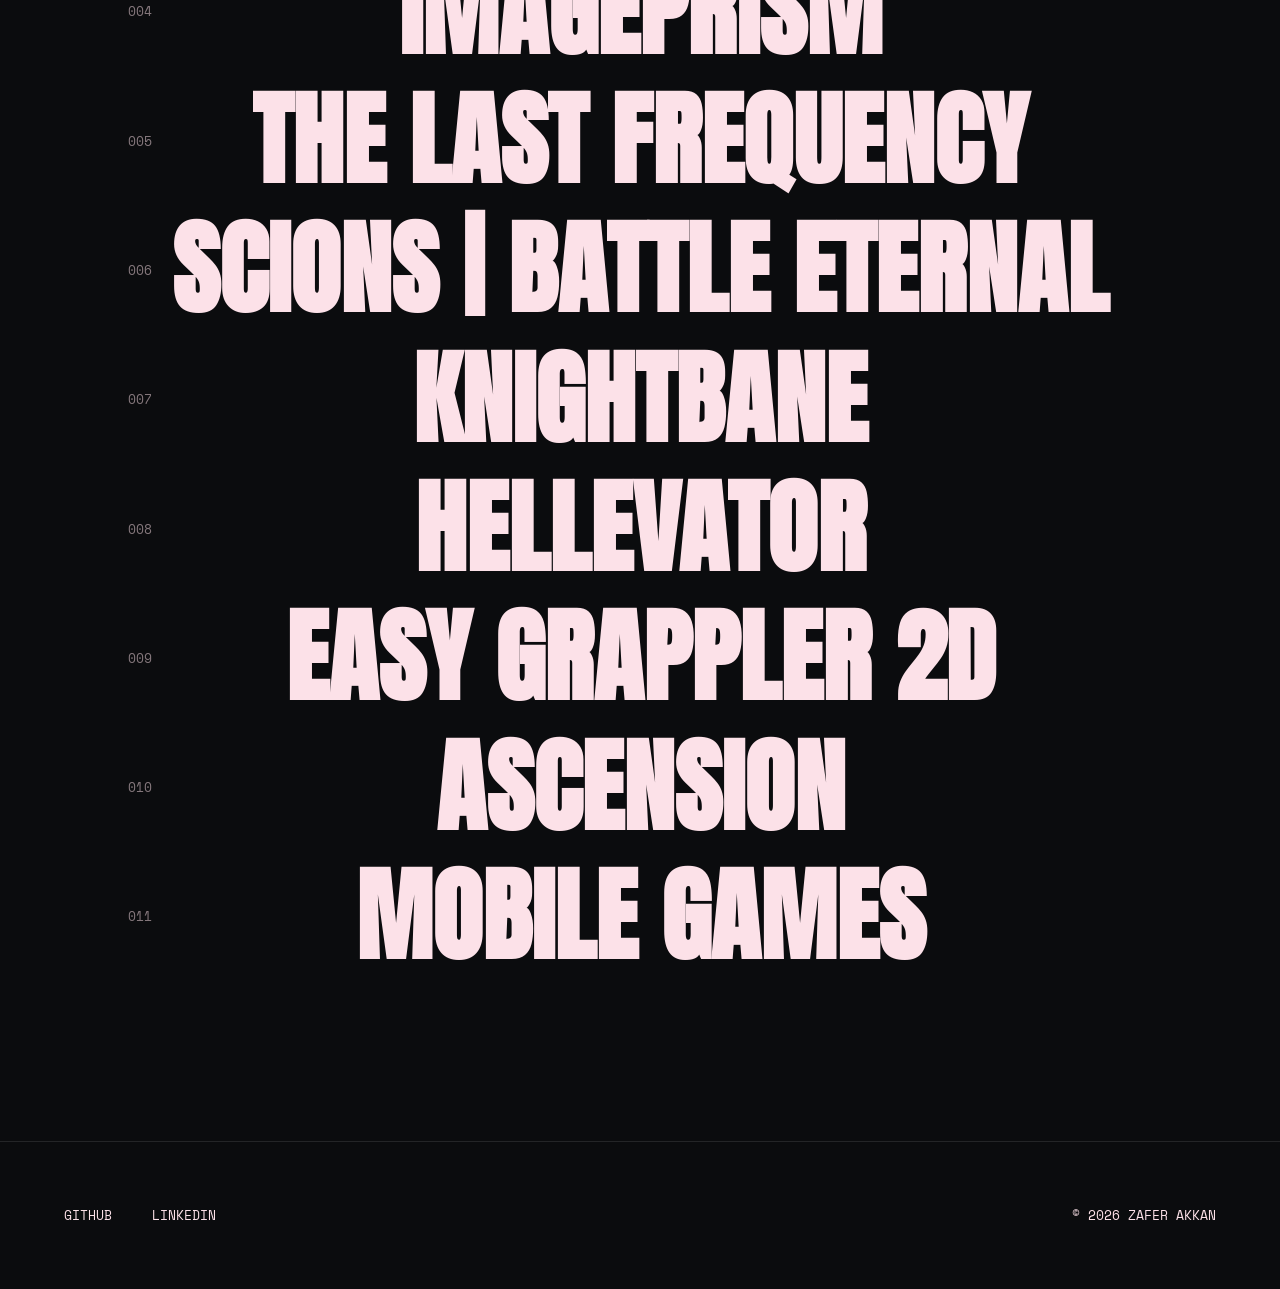
==== commit 4df78221: "updated title" ====
--- a/index.html
+++ b/index.html
@@ -36,8 +36,8 @@
     <h1 class="hero-title">
       <!-- Desktop: 3 Lines -->
       <span class="line desktop-line">BUILDING APPS</span>
-      <span class="line desktop-line">WITH NO</span>
-      <span class="line desktop-line">LIMITS</span>
+      <span class="line desktop-line">WITH </span>
+      <span class="line desktop-line">PRESICION</span>
       
       <!-- Mobile: 4 Lines -->
       <span class="line mobile-line">BUILDING</span>
@@ -53,6 +53,7 @@
     <div class="project-list">
       
       <div class="project-item project-item--yellow-glow" 
+           data-link="https://www.pyroart.net"
            data-title="PYROART"
            data-desc="Creative technology and software experiments under the PyroArt identity.">
         <span class="num">001</span>
--- a/style.css
+++ b/style.css
@@ -294,7 +294,7 @@
 }
 
 .project-item:hover {
-  transform: scale(1.05) skewX(-2deg);
+  transform: scale(1.05);
 }
 
 .project-item .num {
@@ -323,37 +323,6 @@
 .project-item--yellow-glow:hover h2 {
   color: #ffd700;
   text-shadow: 0 0 30px rgba(255, 215, 0, 0.7);
-}
-
-@keyframes rainbow-text-glow {
-  0% {
-    color: #ff0033;
-    text-shadow: 0 0 28px rgba(255, 0, 51, 0.65);
-  }
-  20% {
-    color: #ff8c00;
-    text-shadow: 0 0 28px rgba(255, 140, 0, 0.65);
-  }
-  40% {
-    color: #ffd700;
-    text-shadow: 0 0 28px rgba(255, 215, 0, 0.65);
-  }
-  60% {
-    color: #00e676;
-    text-shadow: 0 0 28px rgba(0, 230, 118, 0.65);
-  }
-  80% {
-    color: #00b0ff;
-    text-shadow: 0 0 28px rgba(0, 176, 255, 0.65);
-  }
-  100% {
-    color: #c77dff;
-    text-shadow: 0 0 28px rgba(199, 125, 255, 0.65);
-  }
-}
-
-.project-item--rainbow-glow:hover h2 {
-  animation: rainbow-text-glow 1.8s linear infinite;
 }
 
 /* FOOTER */
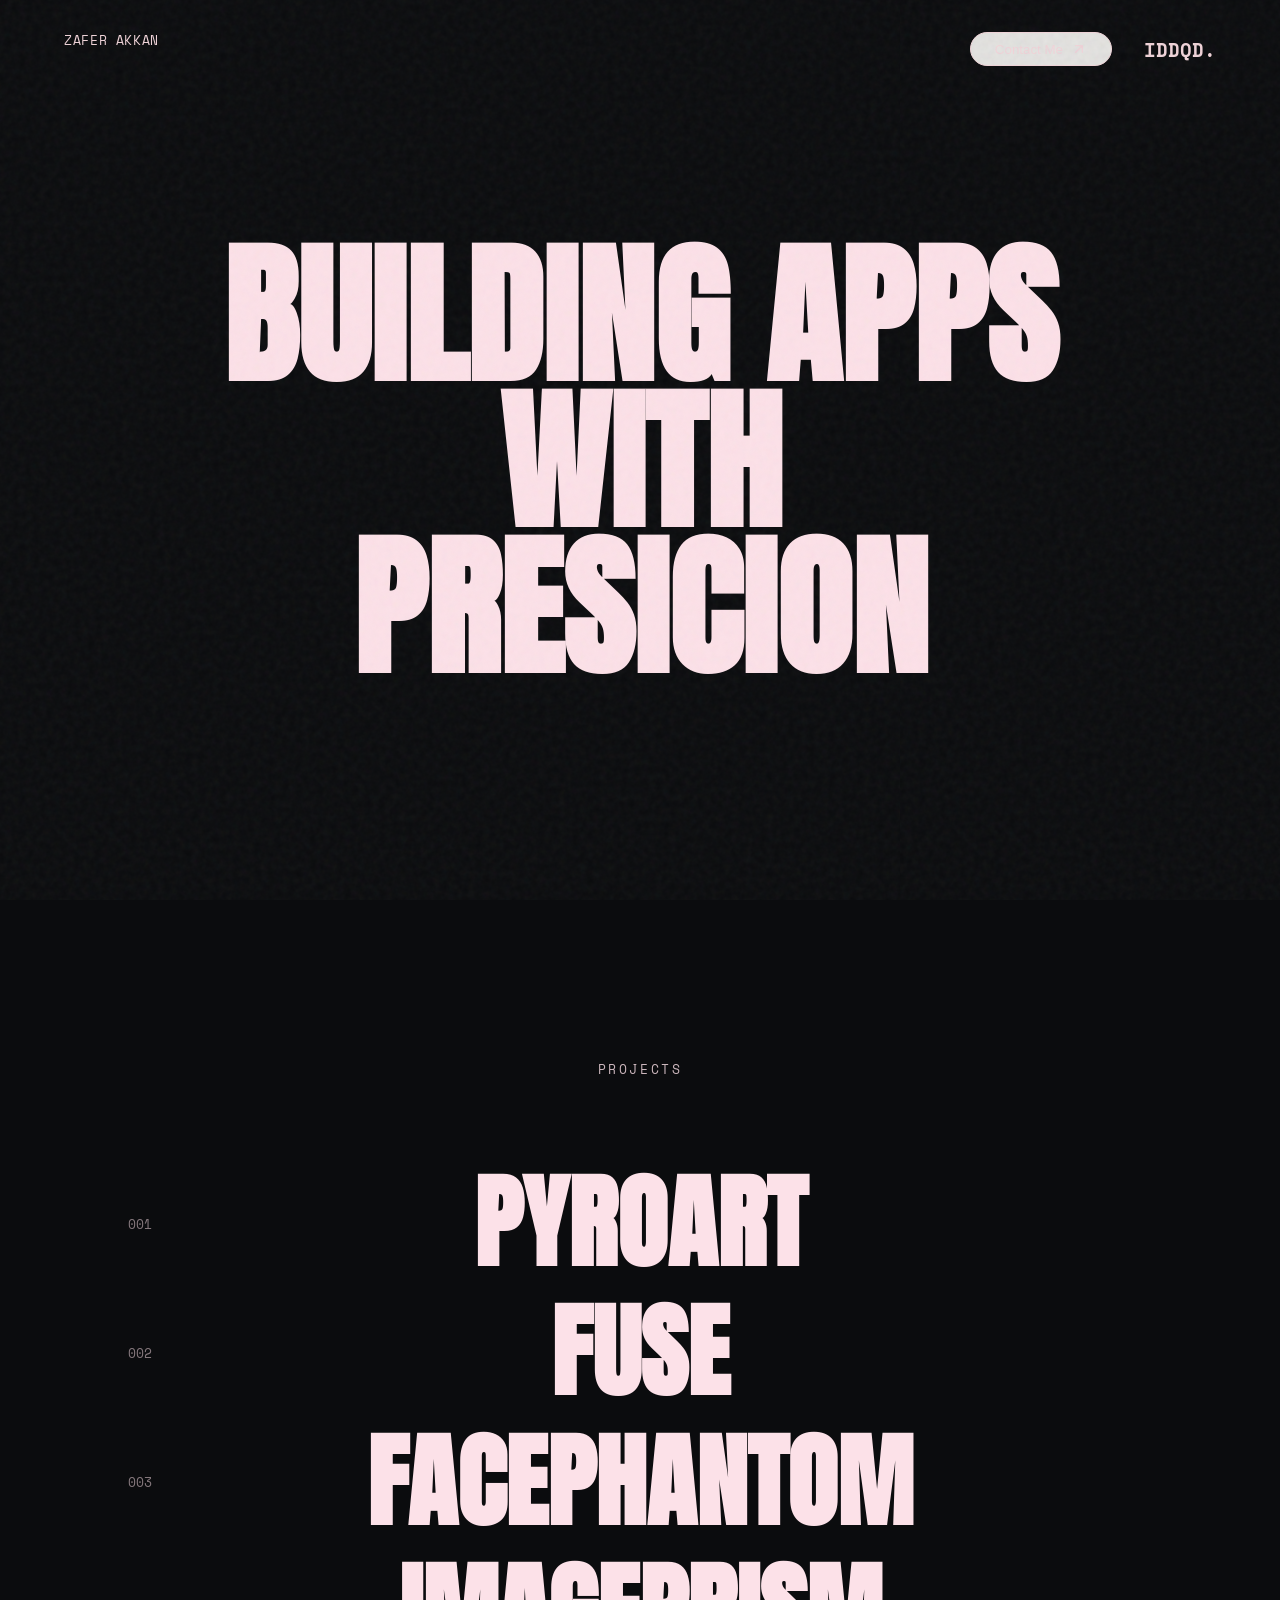
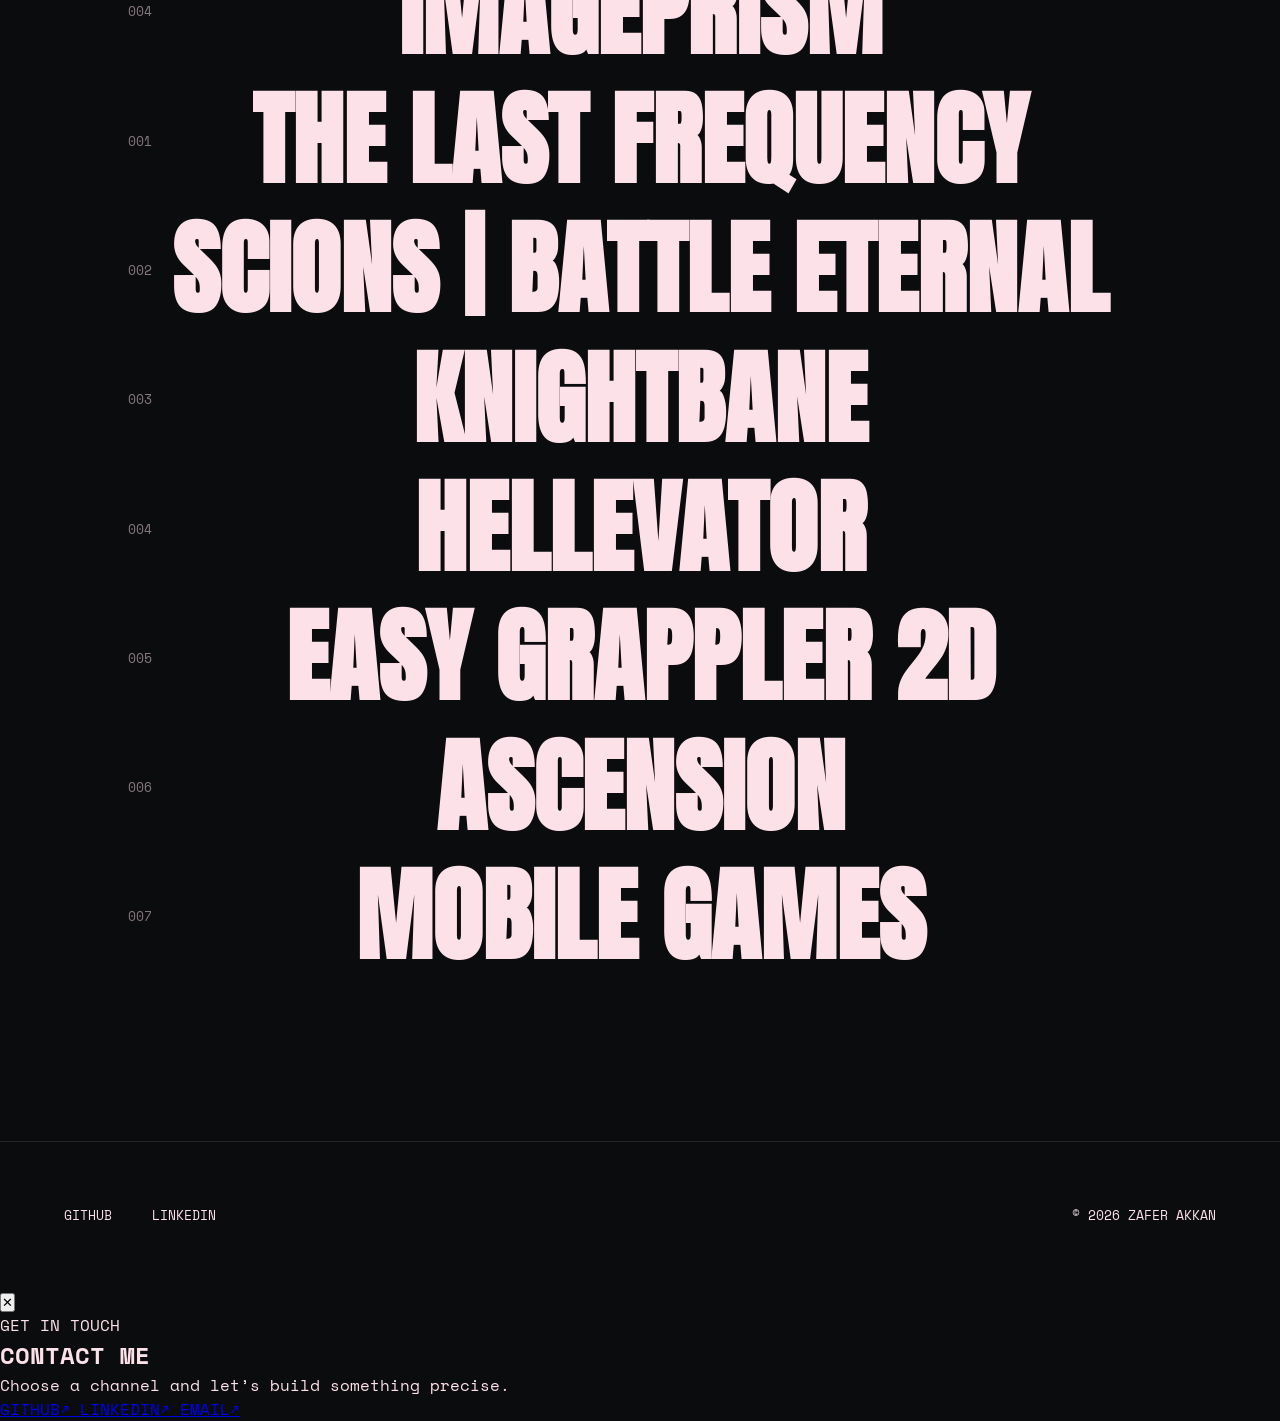
==== commit 67b94091: "Update portfolio contact modal and project list" ====
--- a/index.html
+++ b/index.html
@@ -3,7 +3,7 @@
 <head>
   <meta charset="UTF-8" />
   <meta name="viewport" content="width=device-width, initial-scale=1.0, maximum-scale=1.0, user-scalable=no" />
-  <title>ZAKKAN | SOFTWARE DEVELOPER</title>
+  <title>ZAKKAN</title>
   <link rel="preconnect" href="https://fonts.googleapis.com" />
   <link rel="preconnect" href="https://fonts.gstatic.com" crossorigin />
   <link href="https://fonts.googleapis.com/css2?family=Anton&family=Space+Mono:wght@400;700&display=swap" rel="stylesheet" />
@@ -17,12 +17,12 @@
       <p>Zafer AKKAN</p>
     </div>
     <div class="nav-right">
-      <a href="mailto:akkanzafer@gmail.com" class="btn">
-        Contact Me 
+      <button class="btn contact-trigger" id="contactTrigger" type="button">
+        Contact Me
         <svg class="icon-arrow" viewBox="0 0 24 24" fill="none" xmlns="http://www.w3.org/2000/svg">
           <path d="M7 17L17 7M17 7H7M17 7V17" stroke="currentColor" stroke-width="2" stroke-linecap="round" stroke-linejoin="round"/>
         </svg>
-      </a>
+      </button>
       <button class="logo-btn" id="doomTrigger">IDDQD.</button>
     </div>
   </nav>
@@ -88,7 +88,7 @@
            data-videos='["assets/videos/the-last-frequency/TLF_60FPS.mp4","assets/videos/the-last-frequency/TLF_HeavyRain_Test2_60FPS.mp4"]'
            data-title="THE LAST FREQUENCY"
            data-desc="A dark, atmospheric PC game focusing on environmental storytelling and immersive audio. Experience a haunting journey through unknown frequencies.">
-        <span class="num">005</span>
+        <span class="num">001</span>
         <h2>THE LAST FREQUENCY</h2>
       </div>
 
@@ -96,7 +96,7 @@
            data-videos='["assets/videos/scions-battle-eternal/Scions_BattleTest5.mp4"]'
            data-title="SCIONS | BATTLE ETERNAL"
            data-desc="Fast-paced arena combat with deep progression systems. Engage in eternal battles with unique character classes and strategic depth.">
-        <span class="num">006</span>
+        <span class="num">002</span>
         <h2>SCIONS | BATTLE ETERNAL</h2>
       </div>
 
@@ -104,7 +104,7 @@
            data-videos='["assets/videos/knightbane/Knightbane.mp4","assets/videos/knightbane/test14_newUI.mp4"]'
            data-title="KNIGHTBANE"
            data-desc="An action-RPG prototype featuring challenging combat mechanics and a grim-dark aesthetic. Master the blade in a world consumed by shadow.">
-        <span class="num">007</span>
+        <span class="num">003</span>
         <h2>KNIGHTBANE</h2>
       </div>
 
@@ -112,7 +112,7 @@
            data-videos='["assets/videos/hellevator/HellevatorTest4.mp4"]'
            data-title="HELLEVATOR"
            data-desc="A vertical dungeon crawler where every floor brings new horrors. Survive the descent or become part of the elevator's history.">
-        <span class="num">008</span>
+        <span class="num">004</span>
         <h2>HELLEVATOR</h2>
       </div>
 
@@ -120,7 +120,7 @@
            data-videos='["assets/videos/NoAssetChallangeGrappler/NoAssetChallange_Grappler_3.mp4"]'
            data-title="EASY GRAPPLER 2D"
            data-desc="A high-performance 2D physics-based grappling system. Created as part of a technical challenge to showcase efficient movement mechanics.">
-        <span class="num">009</span>
+        <span class="num">005</span>
         <h2>EASY GRAPPLER 2D</h2>
       </div>
 
@@ -128,7 +128,7 @@
            data-videos='["assets/videos/ascension/Ascension - Gameplay.mp4"]'
            data-title="ASCENSION"
            data-desc="Explore vertical worlds in this platforming adventure. Reach the peak through precision movement and environmental puzzle-solving.">
-        <span class="num">010</span>
+        <span class="num">006</span>
         <h2>ASCENSION</h2>
       </div>
 
@@ -136,7 +136,7 @@
            data-type="mobile-grid"
            data-title="MOBILE GAMES"
            data-desc="A collection of mobile prototypes and games. Featuring various genres from hyper-casual to action-adventure, all built with Unity.">
-        <span class="num">011</span>
+        <span class="num">007</span>
         <h2>MOBILE GAMES</h2>
       </div>
 
@@ -150,6 +150,26 @@
     </div>
     <p>© 2026 ZAFER AKKAN</p>
   </footer>
+
+  <div class="contact-modal" id="contactModal" aria-hidden="true">
+    <div class="contact-modal-content" role="dialog" aria-modal="true" aria-labelledby="contactModalTitle">
+      <button class="contact-modal-close" id="contactModalClose" type="button" aria-label="Close contact window">✕</button>
+      <p class="contact-modal-kicker">GET IN TOUCH</p>
+      <h2 id="contactModalTitle">CONTACT ME</h2>
+      <p class="contact-modal-intro">Choose a channel and let’s build something precise.</p>
+      <div class="contact-links">
+        <a href="https://github.com/Zaferius" target="_blank" rel="noopener noreferrer" class="contact-link">
+          <span>GITHUB</span><span class="contact-link-arrow">↗</span>
+        </a>
+        <a href="https://www.linkedin.com/in/zaferakkan/" target="_blank" rel="noopener noreferrer" class="contact-link">
+          <span>LINKEDIN</span><span class="contact-link-arrow">↗</span>
+        </a>
+        <a href="mailto:akkanzafer@gmail.com" class="contact-link">
+          <span>EMAIL</span><span class="contact-link-arrow">↗</span>
+        </a>
+      </div>
+    </div>
+  </div>
 
   <div class="video-modal" id="videoModal">
     <div class="modal-close">✕</div>
@@ -201,6 +221,9 @@
     const modalTitle = document.getElementById('modalTitle');
     const modalDesc = document.getElementById('modalDesc');
     const closeBtn = document.querySelector('.modal-close');
+    const contactTrigger = document.getElementById('contactTrigger');
+    const contactModal = document.getElementById('contactModal');
+    const contactModalClose = document.getElementById('contactModalClose');
     const prevBtn = document.getElementById('prevVideo');
     const nextBtn = document.getElementById('nextVideo');
     const counter = document.getElementById('videoCounter');
@@ -328,6 +351,22 @@
       }
     });
 
+    function closeContactModal() {
+      contactModal.classList.remove('active');
+      contactModal.setAttribute('aria-hidden', 'true');
+    }
+
+    contactTrigger.addEventListener('click', () => {
+      contactModal.classList.add('active');
+      contactModal.setAttribute('aria-hidden', 'false');
+      contactModalClose.focus();
+    });
+
+    contactModalClose.addEventListener('click', closeContactModal);
+    contactModal.addEventListener('click', (e) => {
+      if (e.target === contactModal) closeContactModal();
+    });
+
     // DOOM Easter Egg
     const doomTrigger = document.getElementById('doomTrigger');
     const doomOverlay = document.getElementById('doomOverlay');
@@ -368,6 +407,15 @@
       }
     });
 
+    document.addEventListener('keydown', (e) => {
+      if (e.key === 'Escape') {
+        closeContactModal();
+        modal.classList.remove('active');
+        modalVideo.pause();
+        modalVideo.src = '';
+      }
+    });
+
     // Simple scroll animation for lines
     window.addEventListener('scroll', () => {
       const scrollPos = window.scrollY;
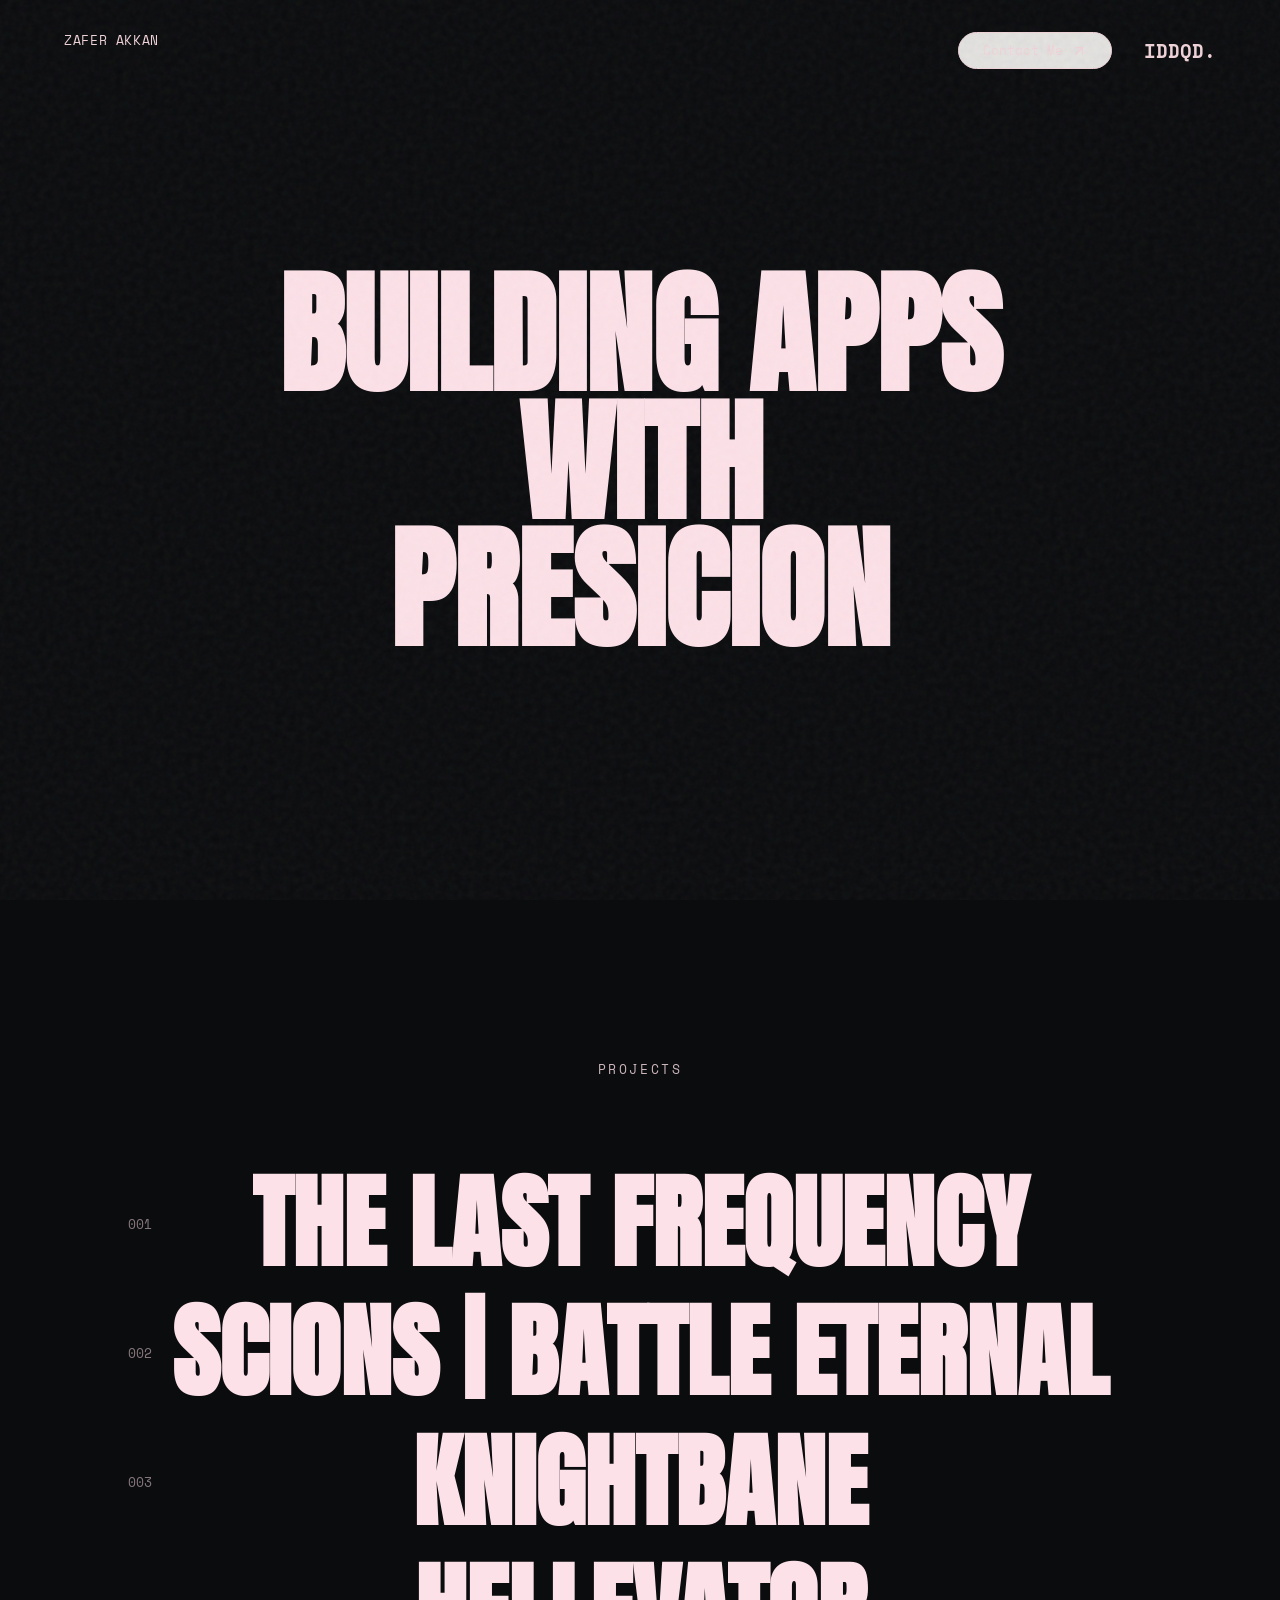
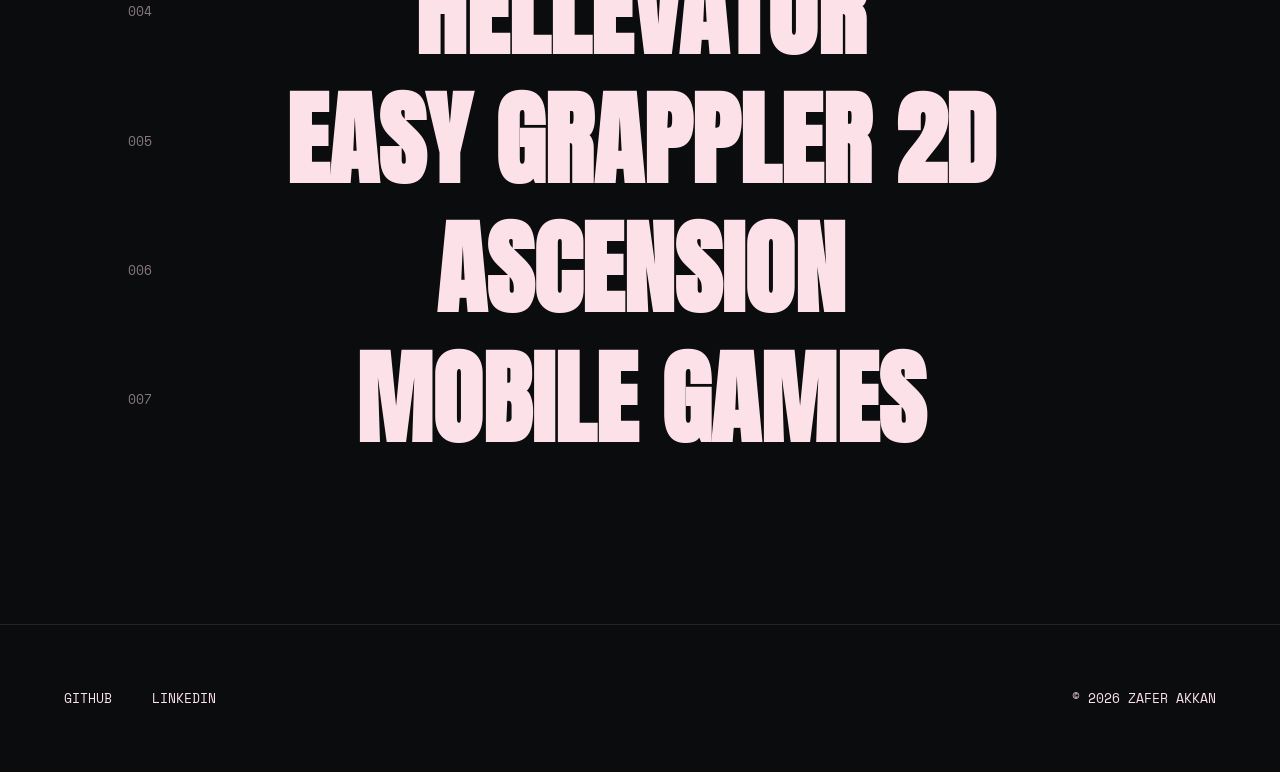
==== commit 753f4022: "Remove legacy featured projects from portfolio" ====
--- a/index.html
+++ b/index.html
@@ -52,38 +52,6 @@
     
     <div class="project-list">
       
-      <div class="project-item project-item--yellow-glow" 
-           data-link="https://www.pyroart.net"
-           data-title="PYROART"
-           data-desc="Creative technology and software experiments under the PyroArt identity.">
-        <span class="num">001</span>
-        <h2>PYROART</h2>
-      </div>
-
-      <div class="project-item" 
-           data-link="https://www.pyroart.net/fuse"
-           data-title="FUSE"
-           data-desc="Visit FUSE on pyroart.net.">
-        <span class="num">002</span>
-        <h2>FUSE</h2>
-      </div>
-
-      <div class="project-item" 
-           data-link="https://www.pyroart.net/fuse/facephantom"
-           data-title="FACEPHANTOM"
-           data-desc="Visit FacePhantom on pyroart.net.">
-        <span class="num">003</span>
-        <h2>FACEPHANTOM</h2>
-      </div>
-
-      <div class="project-item project-item--rainbow-glow" 
-           data-link="https://www.pyroart.net/fuse/imageprism"
-           data-title="IMAGEPRISM"
-           data-desc="Visit ImagePrism on pyroart.net.">
-        <span class="num">004</span>
-        <h2>IMAGEPRISM</h2>
-      </div>
-
       <div class="project-item" 
            data-videos='["assets/videos/the-last-frequency/TLF_60FPS.mp4","assets/videos/the-last-frequency/TLF_HeavyRain_Test2_60FPS.mp4"]'
            data-title="THE LAST FREQUENCY"
--- a/style.css
+++ b/style.css
@@ -2,6 +2,7 @@
   --bg-color: #0b0c0e;
   --text-color: #fce1e8; /* Soft pink from the reference image */
   --accent-color: #ffffff;
+  --ice-color: #c9f5ff;
   --font-main: 'Anton', sans-serif;
   --font-mono: 'Space Mono', monospace;
 }
@@ -187,7 +188,7 @@
 
 .hero-title {
   font-family: var(--font-main);
-  font-size: clamp(4rem, 12vw, 15rem);
+  font-size: clamp(4rem, 10.5vw, 13rem);
   line-height: 0.95; /* 0.85'ten 0.95'e çıkarıldı, üst üste binmeyi engeller ama sıkı durur */
   text-transform: uppercase;
   display: flex;
@@ -316,13 +317,14 @@
 }
 
 .project-item:hover h2 {
-  color: #ff0000;
-  text-shadow: 0 0 30px rgba(255,0,0,0.5);
-}
-
-.project-item--yellow-glow:hover h2 {
-  color: #ffd700;
-  text-shadow: 0 0 30px rgba(255, 215, 0, 0.7);
+  color: var(--ice-color);
+  text-shadow: 0 0 18px rgba(170, 235, 255, 0.28), 0 0 42px rgba(110, 205, 240, 0.12);
+}
+
+.contact-trigger {
+  font-family: inherit;
+  font-size: inherit;
+  cursor: pointer;
 }
 
 /* FOOTER */
@@ -407,8 +409,112 @@
   width: 100%;
   display: block;
   outline: none;
-  box-shadow: 0 0 50px rgba(255,0,0,0.15);
+  box-shadow: 0 0 50px rgba(170, 235, 255, 0.15);
   border-radius: 5px;
+}
+
+/* CONTACT MODAL */
+.contact-modal {
+  position: fixed;
+  inset: 0;
+  z-index: 2000;
+  display: flex;
+  align-items: center;
+  justify-content: center;
+  padding: 1.5rem;
+  background: rgba(5, 8, 10, 0.78);
+  backdrop-filter: blur(14px);
+  opacity: 0;
+  pointer-events: none;
+  transition: opacity 0.3s ease;
+}
+
+.contact-modal.active {
+  opacity: 1;
+  pointer-events: all;
+}
+
+.contact-modal-content {
+  position: relative;
+  width: min(100%, 520px);
+  padding: clamp(2rem, 6vw, 4rem);
+  border: 1px solid rgba(201, 245, 255, 0.38);
+  background: rgba(11, 18, 22, 0.92);
+  box-shadow: 0 0 35px rgba(145, 225, 250, 0.12);
+  transform: translateY(16px);
+  transition: transform 0.3s ease;
+}
+
+.contact-modal.active .contact-modal-content {
+  transform: translateY(0);
+}
+
+.contact-modal-kicker {
+  color: var(--ice-color);
+  font-size: 0.7rem;
+  letter-spacing: 0.2em;
+  margin-bottom: 1rem;
+}
+
+.contact-modal-content h2 {
+  font-family: var(--font-main);
+  color: var(--text-color);
+  font-size: clamp(3rem, 10vw, 5rem);
+  line-height: 0.9;
+  margin-bottom: 1rem;
+}
+
+.contact-modal-intro {
+  font-size: 0.85rem;
+  line-height: 1.5;
+  opacity: 0.72;
+  margin-bottom: 2rem;
+}
+
+.contact-modal-close {
+  position: absolute;
+  top: 1rem;
+  right: 1.25rem;
+  border: 0;
+  background: transparent;
+  color: var(--text-color);
+  font: inherit;
+  font-size: 1.5rem;
+  cursor: pointer;
+  transition: color 0.2s ease, transform 0.2s ease;
+}
+
+.contact-modal-close:hover {
+  color: var(--ice-color);
+  transform: rotate(90deg);
+}
+
+.contact-links {
+  display: flex;
+  flex-direction: column;
+  border-top: 1px solid rgba(201, 245, 255, 0.18);
+}
+
+.contact-link {
+  display: flex;
+  align-items: center;
+  justify-content: space-between;
+  padding: 1rem 0;
+  border-bottom: 1px solid rgba(201, 245, 255, 0.18);
+  color: var(--text-color);
+  text-decoration: none;
+  letter-spacing: 0.08em;
+  transition: color 0.2s ease, padding-left 0.2s ease, text-shadow 0.2s ease;
+}
+
+.contact-link:hover {
+  padding-left: 0.5rem;
+  color: var(--ice-color);
+  text-shadow: 0 0 14px rgba(170, 235, 255, 0.35);
+}
+
+.contact-link-arrow {
+  color: var(--ice-color);
 }
 
 .mobile-grid {
@@ -598,7 +704,7 @@
     text-align: left;
     width: 100%;
     padding: 0 1rem;
-    font-size: clamp(4rem, 22vw, 10rem); /* Fontu daha da büyüttüm */
+    font-size: clamp(4rem, 20vw, 9rem); /* Fontu daha da büyüttüm */
     line-height: 1.05; /* 0.9'dan 1.05'e çıkarıldı, satır arası açıldı */
   }
   /* Her kelimeyi ayrı satıra zorla */
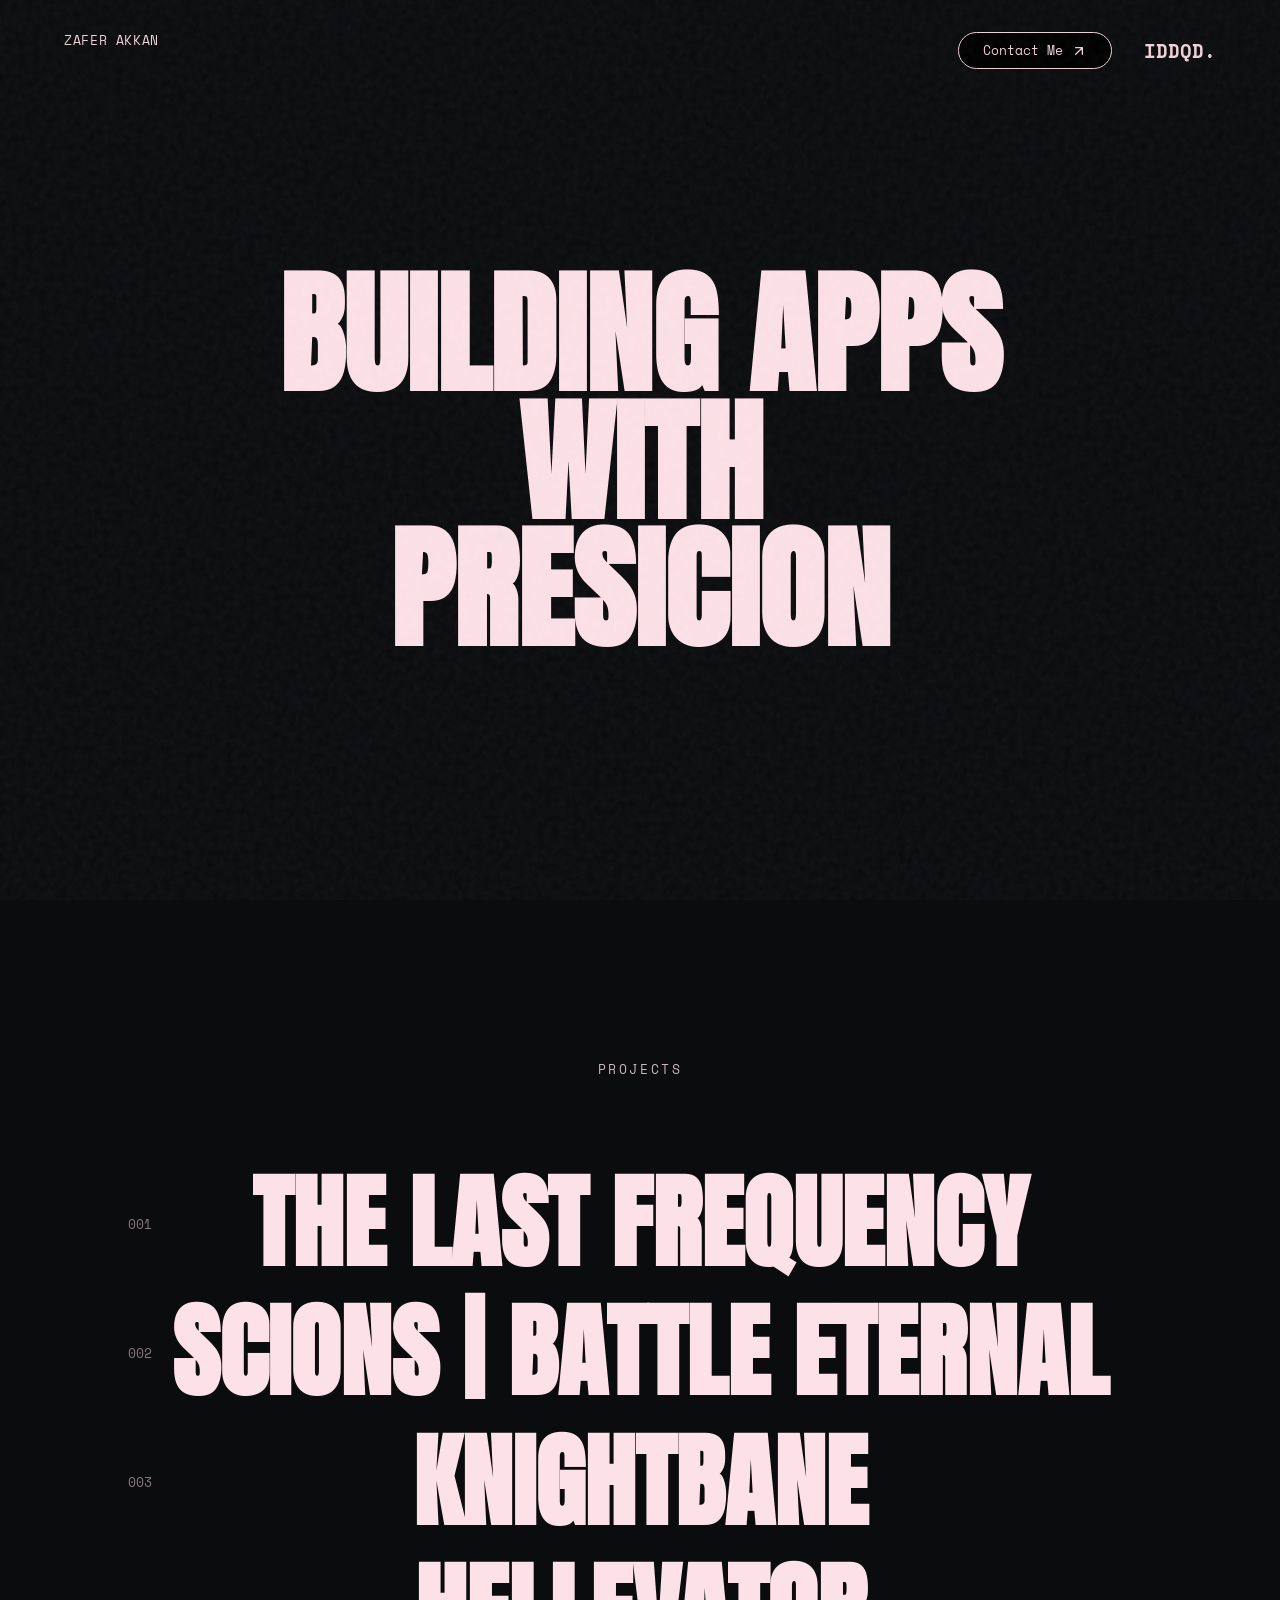
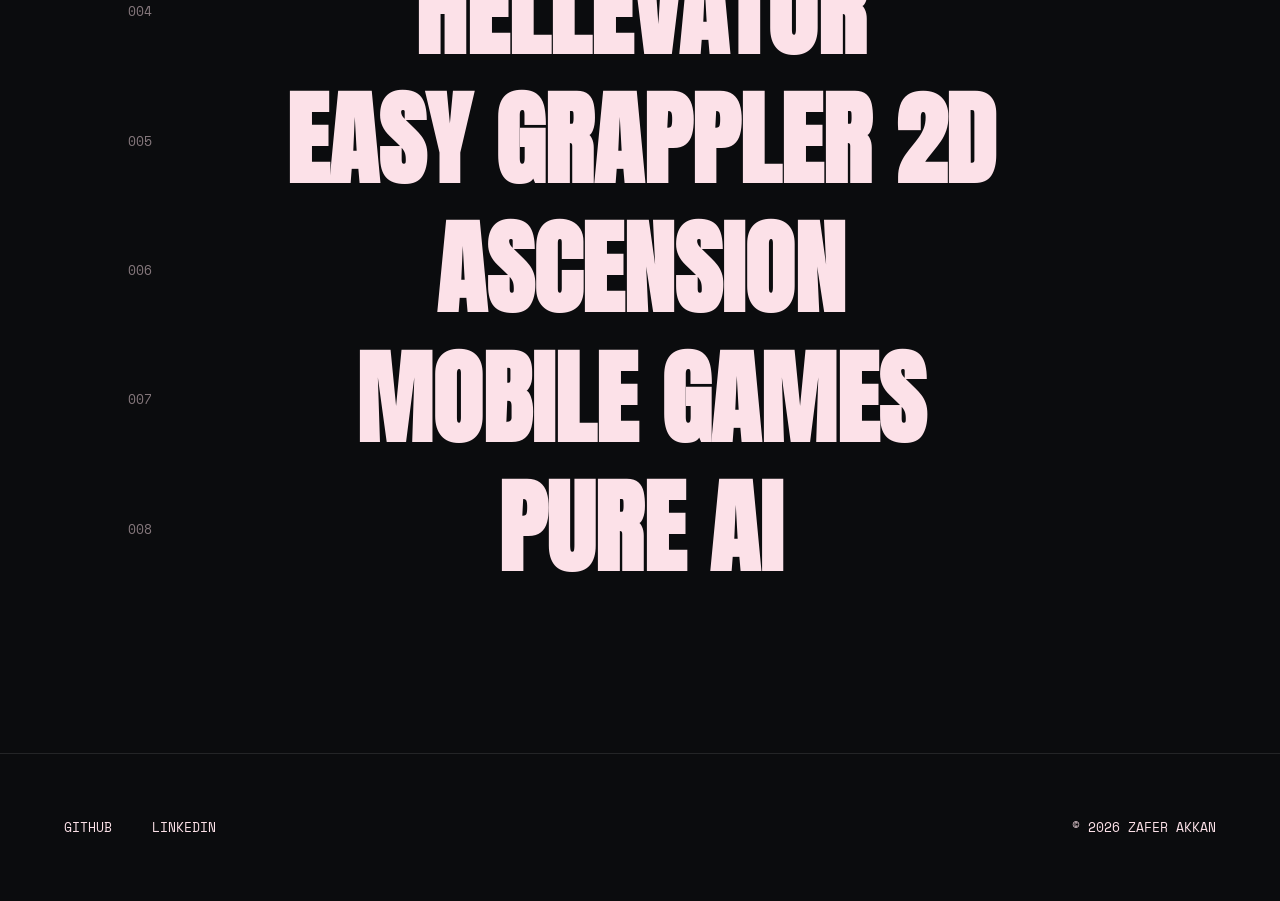
==== commit 205cb9af: "updated - PURE AI" ====
--- a/index.html
+++ b/index.html
@@ -108,6 +108,15 @@
         <h2>MOBILE GAMES</h2>
       </div>
 
+      <div class="project-item"
+           data-images='["assets/images/pure-ai/screenshot-01.png","assets/images/pure-ai/screenshot-02.png","assets/images/pure-ai/screenshot-03.png","assets/images/pure-ai/screenshot-04.png","assets/images/pure-ai/screenshot-05.png","assets/images/pure-ai/screenshot-06.png","assets/images/pure-ai/screenshot-07.png"]'
+           data-link="https://play.google.com/store/apps/details?id=com.pureai.app&amp;hl=tr"
+           data-title="PURE AI: AI STUDIO"
+           data-desc="An all-in-one AI photo studio for restoring memories, enhancing details, upscaling images to 4K, and creating striking AI portraits.">
+        <span class="num">008</span>
+        <h2>PURE AI</h2>
+      </div>
+
     </div>
   </section>
 
@@ -151,10 +160,14 @@
           <span id="videoCounter">1 / 1</span>
           <button class="modal-btn" id="nextVideo">NEXT →</button>
         </div>
+        <a class="modal-store-link" id="storeLink" href="#" target="_blank" rel="noopener noreferrer">VIEW ON GOOGLE PLAY ↗</a>
       </div>
 
       <div class="modal-video-wrapper">
         <video class="modal-video" id="modalVideo" controls></video>
+        <div class="modal-image-wrapper" id="modalImageWrapper">
+          <img class="modal-image" id="modalImage" src="" alt="" />
+        </div>
         <div class="mobile-grid" id="mobileGrid">
           <!-- Mobile carousel will be injected here -->
           <div class="carousel-container">
@@ -186,6 +199,8 @@
     const items = document.querySelectorAll('.project-item');
     const modal = document.getElementById('videoModal');
     const modalVideo = document.getElementById('modalVideo');
+    const modalImageWrapper = document.getElementById('modalImageWrapper');
+    const modalImage = document.getElementById('modalImage');
     const modalTitle = document.getElementById('modalTitle');
     const modalDesc = document.getElementById('modalDesc');
     const closeBtn = document.querySelector('.modal-close');
@@ -199,8 +214,10 @@
     const mobileTrack = document.getElementById('mobileTrack');
     const mobilePrev = document.getElementById('mobilePrev');
     const mobileNext = document.getElementById('mobileNext');
+    const storeLink = document.getElementById('storeLink');
 
     let currentVideos = [];
+    let currentImages = [];
     let currentIndex = 0;
     let mobileIndex = 0;
 
@@ -242,9 +259,20 @@
     });
 
     function updateModal() {
-      if (currentVideos.length > 0) {
+      if (currentImages.length > 0) {
+        modalVideo.pause();
+        modalVideo.removeAttribute('src');
+        modalVideo.style.display = 'none';
+        mobileGrid.style.display = 'none';
+        modalImageWrapper.style.display = 'block';
+        modalImage.src = currentImages[currentIndex];
+        modalImage.alt = `${modalTitle.innerText} screenshot ${currentIndex + 1}`;
+        counter.innerText = `${currentIndex + 1} / ${currentImages.length}`;
+        document.querySelector('.modal-nav').style.display = currentImages.length > 1 ? 'flex' : 'none';
+      } else if (currentVideos.length > 0) {
         modalVideo.style.display = 'block';
         mobileGrid.style.display = 'none';
+        modalImageWrapper.style.display = 'none';
         modalVideo.src = currentVideos[currentIndex];
         modalVideo.play();
         counter.innerText = `${currentIndex + 1} / ${currentVideos.length}`;
@@ -260,6 +288,7 @@
     items.forEach(item => {
       item.addEventListener('click', () => {
         const videosData = item.getAttribute('data-videos');
+        const imagesData = item.getAttribute('data-images');
         const link = item.getAttribute('data-link');
         const title = item.getAttribute('data-title');
         const desc = item.getAttribute('data-desc');
@@ -268,20 +297,32 @@
         modalTitle.innerText = title;
         modalDesc.innerText = desc;
 
-        if (link) {
-          window.open(link, '_blank', 'noopener,noreferrer');
-        } else if (type === 'mobile-grid') {
+        if (type === 'mobile-grid') {
           modalVideo.style.display = 'none';
+          modalImageWrapper.style.display = 'none';
           mobileGrid.style.display = 'block';
           document.querySelector('.modal-nav').style.display = 'none';
+          storeLink.style.display = 'none';
           mobileIndex = 0;
           updateMobileCarousel();
           modal.classList.add('active');
+        } else if (imagesData) {
+          currentImages = JSON.parse(imagesData);
+          currentVideos = [];
+          currentIndex = 0;
+          storeLink.href = link;
+          storeLink.style.display = 'inline-flex';
+          updateModal();
+          modal.classList.add('active');
         } else if (videosData) {
           currentVideos = JSON.parse(videosData);
+          currentImages = [];
           currentIndex = 0;
+          storeLink.style.display = 'none';
           updateModal();
           modal.classList.add('active');
+        } else if (link) {
+          window.open(link, '_blank', 'noopener,noreferrer');
         }
       });
       
@@ -295,13 +336,15 @@
 
     prevBtn.addEventListener('click', (e) => {
       e.stopPropagation();
-      currentIndex = (currentIndex - 1 + currentVideos.length) % currentVideos.length;
+      const currentMedia = currentImages.length > 0 ? currentImages : currentVideos;
+      currentIndex = (currentIndex - 1 + currentMedia.length) % currentMedia.length;
       updateModal();
     });
 
     nextBtn.addEventListener('click', (e) => {
       e.stopPropagation();
-      currentIndex = (currentIndex + 1) % currentVideos.length;
+      const currentMedia = currentImages.length > 0 ? currentImages : currentVideos;
+      currentIndex = (currentIndex + 1) % currentMedia.length;
       updateModal();
     });
 
--- a/style.css
+++ b/style.css
@@ -325,6 +325,8 @@
   font-family: inherit;
   font-size: inherit;
   cursor: pointer;
+  appearance: none;
+  background: var(--bg-color);
 }
 
 /* FOOTER */
@@ -411,6 +413,44 @@
   outline: none;
   box-shadow: 0 0 50px rgba(170, 235, 255, 0.15);
   border-radius: 5px;
+}
+
+.modal-image-wrapper {
+  display: none;
+  width: 100%;
+  min-height: min(68vh, 680px);
+  background: #080b0e;
+  border: 1px solid rgba(170, 235, 255, 0.15);
+  border-radius: 5px;
+  box-shadow: 0 0 50px rgba(170, 235, 255, 0.15);
+  overflow: hidden;
+}
+
+.modal-image {
+  display: block;
+  width: 100%;
+  height: min(68vh, 680px);
+  object-fit: contain;
+}
+
+.modal-store-link {
+  display: none;
+  align-self: flex-start;
+  padding: 0.75rem 1rem;
+  border: 1px solid var(--ice-color);
+  color: var(--bg-color);
+  background: var(--ice-color);
+  font-family: var(--font-mono);
+  font-size: 0.72rem;
+  font-weight: 700;
+  letter-spacing: 0.06em;
+  text-decoration: none;
+  transition: background 0.2s ease, color 0.2s ease;
+}
+
+.modal-store-link:hover {
+  background: transparent;
+  color: var(--ice-color);
 }
 
 /* CONTACT MODAL */
@@ -672,6 +712,11 @@
   .modal-info h3 {
     font-size: 2rem;
   }
+  .modal-image-wrapper,
+  .modal-image {
+    min-height: 0;
+    height: min(52vh, 560px);
+  }
   .modal-close {
     top: 1rem;
     right: 1rem;
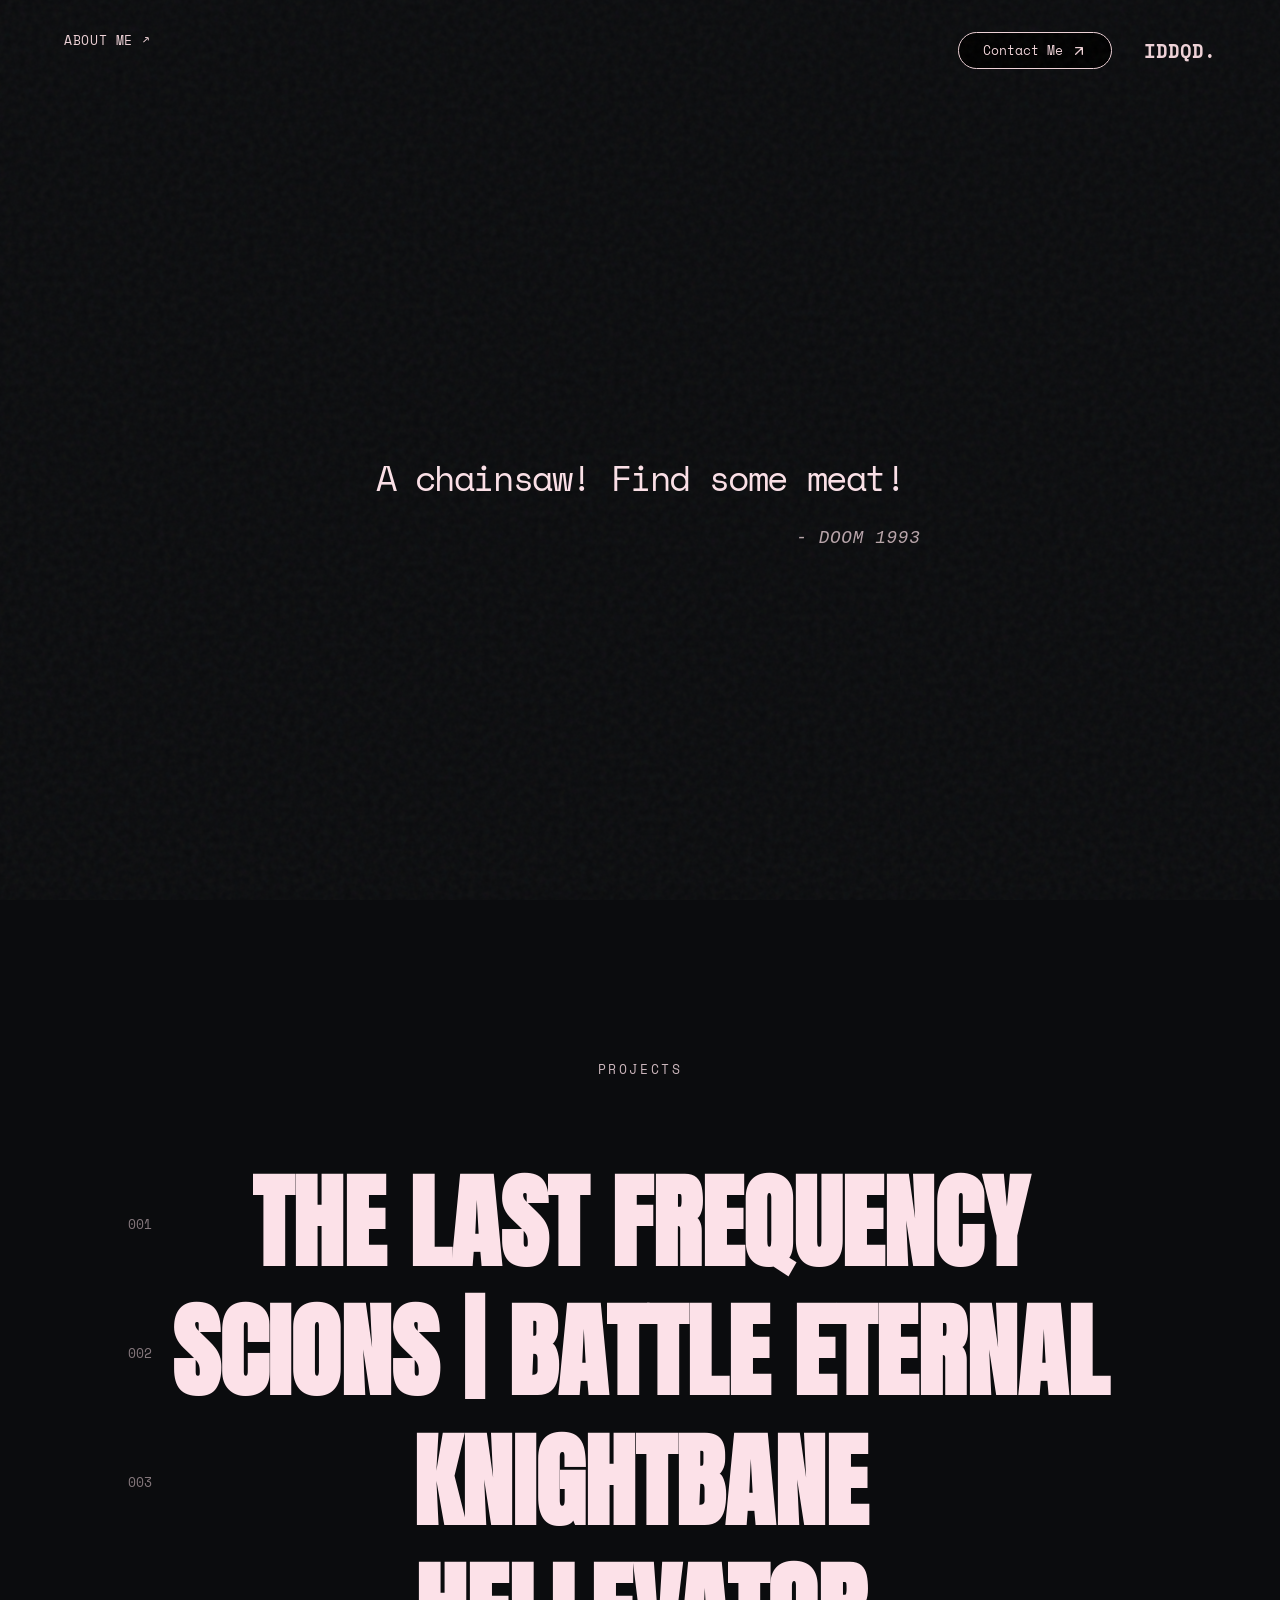
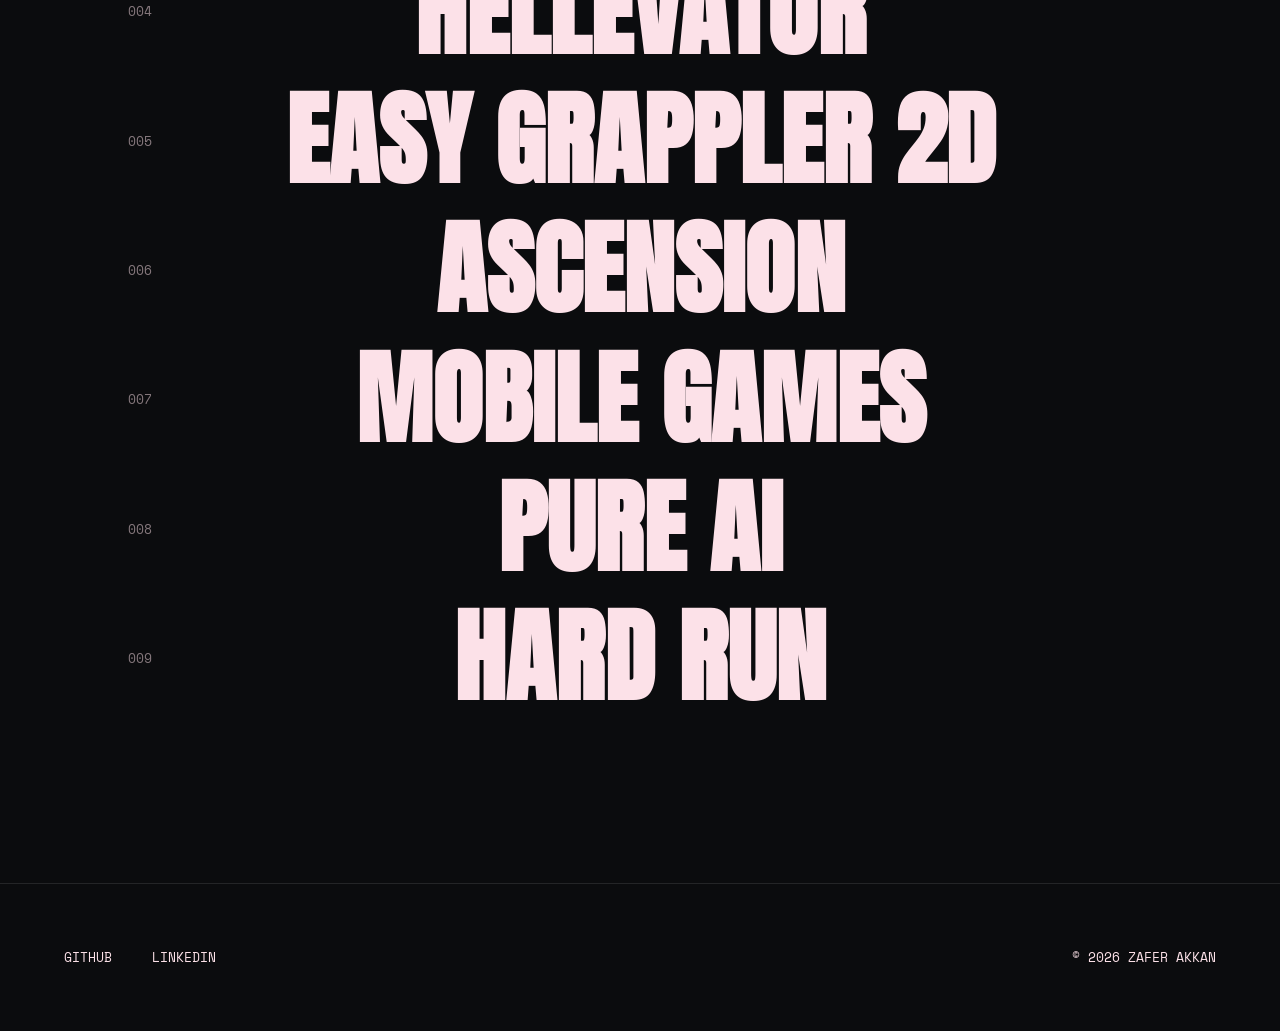
==== commit f60112d1: "updated site" ====
--- a/index.html
+++ b/index.html
@@ -13,17 +13,17 @@
   <div class="noise"></div>
   
   <nav class="nav">
-    <div class="nav-center">
-      <p>Zafer AKKAN</p>
+    <div class="nav-left">
+      <a class="nav-about-link nav-scroll-reveal" href="about.html">ABOUT ME ↗</a>
     </div>
     <div class="nav-right">
-      <button class="btn contact-trigger" id="contactTrigger" type="button">
+      <button class="btn contact-trigger nav-scroll-reveal" id="contactTrigger" type="button">
         Contact Me
         <svg class="icon-arrow" viewBox="0 0 24 24" fill="none" xmlns="http://www.w3.org/2000/svg">
           <path d="M7 17L17 7M17 7H7M17 7V17" stroke="currentColor" stroke-width="2" stroke-linecap="round" stroke-linejoin="round"/>
         </svg>
       </button>
-      <button class="logo-btn" id="doomTrigger">IDDQD.</button>
+      <button class="logo-btn nav-scroll-reveal" id="doomTrigger">IDDQD.</button>
     </div>
   </nav>
 
@@ -33,18 +33,12 @@
   </div>
 
   <header class="hero">
-    <h1 class="hero-title">
-      <!-- Desktop: 3 Lines -->
-      <span class="line desktop-line">BUILDING APPS</span>
-      <span class="line desktop-line">WITH </span>
-      <span class="line desktop-line">PRESICION</span>
-      
-      <!-- Mobile: 4 Lines -->
-      <span class="line mobile-line">BUILDING</span>
-      <span class="line mobile-line">APPS</span>
-      <span class="line mobile-line">WITH</span>
-      <span class="line mobile-line">NO LIMITS</span>
-    </h1>
+    <div class="hero-quote">
+      <h1 class="hero-title hero-title--quote">
+        <span class="line quote-line">A chainsaw! Find some meat!</span>
+      </h1>
+      <p class="hero-attribution"><cite>- DOOM 1993</cite></p>
+    </div>
   </header>
 
   <section class="projects" id="projects">
@@ -111,10 +105,23 @@
       <div class="project-item"
            data-images='["assets/images/pure-ai/screenshot-01.png","assets/images/pure-ai/screenshot-02.png","assets/images/pure-ai/screenshot-03.png","assets/images/pure-ai/screenshot-04.png","assets/images/pure-ai/screenshot-05.png","assets/images/pure-ai/screenshot-06.png","assets/images/pure-ai/screenshot-07.png"]'
            data-link="https://play.google.com/store/apps/details?id=com.pureai.app&amp;hl=tr"
+           data-link-label="VIEW ON GOOGLE PLAY ↗"
            data-title="PURE AI: AI STUDIO"
            data-desc="An all-in-one AI photo studio for restoring memories, enhancing details, upscaling images to 4K, and creating striking AI portraits.">
         <span class="num">008</span>
         <h2>PURE AI</h2>
+      </div>
+
+      <div class="project-item"
+           data-videos='["assets/videos/hard-run.mp4"]'
+           data-link="https://www.crazygames.com/game/hard-run"
+           data-link-label="PLAY ON CRAZYGAMES ↗"
+           data-secondary-link="https://www.kongregate.com/en/games/bambamgames/hard-run"
+           data-secondary-link-label="PLAY ON KONGREGATE ↗"
+           data-title="HARD RUN"
+           data-desc="A fast-paced one-button arcade game where every turn counts. Navigate tight courses, collect orbs, unlock new colors, and master increasingly difficult runs.">
+        <span class="num">009</span>
+        <h2>HARD RUN</h2>
       </div>
 
     </div>
@@ -160,7 +167,10 @@
           <span id="videoCounter">1 / 1</span>
           <button class="modal-btn" id="nextVideo">NEXT →</button>
         </div>
-        <a class="modal-store-link" id="storeLink" href="#" target="_blank" rel="noopener noreferrer">VIEW ON GOOGLE PLAY ↗</a>
+        <div class="modal-external-links" id="externalLinks">
+          <a class="modal-store-link" id="storeLink" href="#" target="_blank" rel="noopener noreferrer">VIEW ON GOOGLE PLAY ↗</a>
+          <a class="modal-store-link" id="secondaryStoreLink" href="#" target="_blank" rel="noopener noreferrer"></a>
+        </div>
       </div>
 
       <div class="modal-video-wrapper">
@@ -214,12 +224,29 @@
     const mobileTrack = document.getElementById('mobileTrack');
     const mobilePrev = document.getElementById('mobilePrev');
     const mobileNext = document.getElementById('mobileNext');
+    const externalLinks = document.getElementById('externalLinks');
     const storeLink = document.getElementById('storeLink');
+    const secondaryStoreLink = document.getElementById('secondaryStoreLink');
 
     let currentVideos = [];
     let currentImages = [];
     let currentIndex = 0;
     let mobileIndex = 0;
+
+    function fitModalImage() {
+      if (!modalImage.naturalWidth || !modalImage.naturalHeight) return;
+
+      const mediaArea = modalImageWrapper.parentElement;
+      const isMobile = window.innerWidth <= 768;
+      const maxWidth = mediaArea.clientWidth;
+      const maxHeight = Math.min(window.innerHeight * (isMobile ? 0.48 : 0.68), isMobile ? 460 : 680);
+      const imageRatio = modalImage.naturalWidth / modalImage.naturalHeight;
+      const width = Math.min(maxWidth, maxHeight * imageRatio);
+      const height = width / imageRatio;
+
+      modalImageWrapper.style.width = `${Math.round(width)}px`;
+      modalImageWrapper.style.height = `${Math.round(height)}px`;
+    }
 
     function updateMobileCarousel() {
       const items = document.querySelectorAll('.carousel-item');
@@ -264,7 +291,10 @@
         modalVideo.removeAttribute('src');
         modalVideo.style.display = 'none';
         mobileGrid.style.display = 'none';
-        modalImageWrapper.style.display = 'block';
+        modalImageWrapper.style.display = 'grid';
+        modalImageWrapper.style.removeProperty('width');
+        modalImageWrapper.style.removeProperty('height');
+        modalImage.onload = fitModalImage;
         modalImage.src = currentImages[currentIndex];
         modalImage.alt = `${modalTitle.innerText} screenshot ${currentIndex + 1}`;
         counter.innerText = `${currentIndex + 1} / ${currentImages.length}`;
@@ -290,6 +320,9 @@
         const videosData = item.getAttribute('data-videos');
         const imagesData = item.getAttribute('data-images');
         const link = item.getAttribute('data-link');
+        const linkLabel = item.getAttribute('data-link-label');
+        const secondaryLink = item.getAttribute('data-secondary-link');
+        const secondaryLinkLabel = item.getAttribute('data-secondary-link-label');
         const title = item.getAttribute('data-title');
         const desc = item.getAttribute('data-desc');
         const type = item.getAttribute('data-type');
@@ -302,7 +335,7 @@
           modalImageWrapper.style.display = 'none';
           mobileGrid.style.display = 'block';
           document.querySelector('.modal-nav').style.display = 'none';
-          storeLink.style.display = 'none';
+          externalLinks.style.display = 'none';
           mobileIndex = 0;
           updateMobileCarousel();
           modal.classList.add('active');
@@ -311,14 +344,29 @@
           currentVideos = [];
           currentIndex = 0;
           storeLink.href = link;
+          storeLink.textContent = linkLabel || 'VISIT PROJECT ↗';
           storeLink.style.display = 'inline-flex';
+          storeLink.classList.toggle('is-crazygames', link?.includes('crazygames.com'));
+          secondaryStoreLink.href = secondaryLink || '#';
+          secondaryStoreLink.textContent = secondaryLinkLabel || '';
+          secondaryStoreLink.style.display = secondaryLink ? 'inline-flex' : 'none';
+          secondaryStoreLink.classList.toggle('is-kongregate', secondaryLink?.includes('kongregate.com'));
+          externalLinks.style.display = link || secondaryLink ? 'flex' : 'none';
           updateModal();
           modal.classList.add('active');
         } else if (videosData) {
           currentVideos = JSON.parse(videosData);
           currentImages = [];
           currentIndex = 0;
-          storeLink.style.display = 'none';
+          storeLink.href = link || '#';
+          storeLink.textContent = linkLabel || 'VISIT PROJECT ↗';
+          storeLink.style.display = link ? 'inline-flex' : 'none';
+          storeLink.classList.toggle('is-crazygames', link?.includes('crazygames.com'));
+          secondaryStoreLink.href = secondaryLink || '#';
+          secondaryStoreLink.textContent = secondaryLinkLabel || '';
+          secondaryStoreLink.style.display = secondaryLink ? 'inline-flex' : 'none';
+          secondaryStoreLink.classList.toggle('is-kongregate', secondaryLink?.includes('kongregate.com'));
+          externalLinks.style.display = link || secondaryLink ? 'flex' : 'none';
           updateModal();
           modal.classList.add('active');
         } else if (link) {
@@ -427,10 +475,22 @@
       }
     });
 
-    // Simple scroll animation for lines
-    window.addEventListener('scroll', () => {
+    window.addEventListener('resize', () => {
+      if (currentImages.length > 0 && modal.classList.contains('active')) {
+        fitModalImage();
+      }
+    });
+
+    // Scroll-linked hero motion
+    function updateHeroOnScroll() {
       const scrollPos = window.scrollY;
       const allLines = document.querySelectorAll('.hero-title .line');
+      const quoteTitle = document.querySelector('.hero-title--quote');
+      const quoteAttribution = document.querySelector('.hero-attribution');
+      const navRevealItems = document.querySelectorAll('.nav-scroll-reveal');
+      const fadeDistance = Math.max(window.innerHeight * 0.72, 1);
+      const fadeProgress = Math.min(scrollPos / fadeDistance, 1);
+      const navRevealProgress = Math.min(Math.max((scrollPos - 40) / 220, 0), 1);
       
       // Sadece görünür olan (display !== none) satırları seç
       const visibleLines = Array.from(allLines).filter(line => 
@@ -441,7 +501,19 @@
         const speed = (index % 2 === 0) ? 0.1 : -0.15;
         line.style.transform = `translateX(${scrollPos * speed}px)`;
       });
-    });
+
+      if (quoteTitle) quoteTitle.style.opacity = 1 - fadeProgress;
+      if (quoteAttribution) quoteAttribution.style.opacity = 0.72 * (1 - fadeProgress);
+
+      navRevealItems.forEach((item) => {
+        item.style.opacity = navRevealProgress;
+        item.style.transform = `translateY(${(1 - navRevealProgress) * -10}px)`;
+        item.style.pointerEvents = navRevealProgress > 0.15 && (item.id !== 'doomTrigger' || item.classList.contains('ready')) ? 'auto' : 'none';
+      });
+    }
+
+    window.addEventListener('scroll', updateHeroOnScroll, { passive: true });
+    updateHeroOnScroll();
   </script>
 </body>
 </html>
--- a/style.css
+++ b/style.css
@@ -11,6 +11,10 @@
   margin: 0;
   padding: 0;
   box-sizing: border-box;
+}
+
+html {
+  overflow-x: clip;
 }
 
 body {
@@ -51,6 +55,18 @@
   max-width: 300px;
 }
 
+.nav-about-link {
+  color: var(--text-color);
+  text-decoration: none;
+  border-bottom: 1px solid transparent;
+  transition: color 0.2s ease, border-color 0.2s ease;
+}
+
+.nav-about-link:hover {
+  color: var(--ice-color);
+  border-color: currentColor;
+}
+
 .nav-center {
   text-align: center;
 }
@@ -103,6 +119,14 @@
 
 .logo-btn.ready {
   pointer-events: auto;
+}
+
+.nav-scroll-reveal {
+  opacity: 0;
+  pointer-events: none;
+  transform: translateY(-10px);
+  transition: opacity 0.18s linear, transform 0.18s ease;
+  will-change: opacity, transform;
 }
 
 .logo-btn:hover {
@@ -177,6 +201,7 @@
   text-align: center;
   padding-top: 10vh;
   position: relative;
+  overflow: hidden;
 }
 
 .eyebrow {
@@ -201,6 +226,46 @@
 .hero-title .line {
   display: block;
   transition: transform 0.1s ease-out;
+}
+
+.hero-quote {
+  display: flex;
+  flex-direction: column;
+  align-items: flex-end;
+}
+
+.hero-title--quote {
+  max-width: none;
+  margin-bottom: 0;
+  font-family: var(--font-mono);
+  font-size: clamp(1.05rem, 2.75vw, 2.5rem);
+  font-weight: 400;
+  line-height: 1.35;
+  letter-spacing: -0.04em;
+  text-transform: none;
+  transition: opacity 0.12s linear;
+  will-change: opacity;
+}
+
+.hero-title--quote .quote-line {
+  white-space: nowrap;
+}
+
+.hero-attribution {
+  margin-top: 0.45rem;
+  font-family: var(--font-mono);
+  font-weight: 400;
+  font-size: clamp(0.95rem, 1.38vw, 1.2rem);
+  letter-spacing: 0.04em;
+  opacity: 0.72;
+  text-align: right;
+  transform: translate(1rem, 0.85rem);
+  transition: opacity 0.12s linear;
+  will-change: opacity;
+}
+
+.hero-attribution cite {
+  font-style: italic;
 }
 
 /* Visibility Control for Desktop vs Mobile */
@@ -350,6 +415,133 @@
   opacity: 0.5;
 }
 
+/* ABOUT */
+.about-page {
+  min-height: 100vh;
+}
+
+.about-nav {
+  align-items: center;
+}
+
+.about-main {
+  min-height: 100vh;
+  display: flex;
+  align-items: center;
+  padding: 8rem 4rem 4rem;
+}
+
+.about-grid {
+  width: min(100%, 1400px);
+  margin: 0 auto;
+  display: grid;
+  grid-template-columns: minmax(280px, 0.88fr) minmax(340px, 1.12fr);
+  align-items: center;
+  gap: clamp(3rem, 8vw, 9rem);
+}
+
+.about-photo-wrap {
+  position: relative;
+}
+
+.about-index,
+.about-kicker,
+.about-contact-label {
+  color: var(--ice-color);
+  font-size: 0.72rem;
+  letter-spacing: 0.18em;
+}
+
+.about-index {
+  margin-bottom: 1rem;
+}
+
+.about-photo-frame {
+  position: relative;
+  overflow: hidden;
+  background: #1b0c04;
+  border: 1px solid rgba(252, 225, 232, 0.22);
+  box-shadow: 18px 18px 0 rgba(201, 245, 255, 0.09);
+}
+
+.about-photo-frame::after {
+  content: '';
+  position: absolute;
+  inset: 0;
+  border: 1px solid rgba(201, 245, 255, 0.35);
+  transform: translate(10px, -10px);
+  pointer-events: none;
+}
+
+.about-photo-frame img {
+  display: block;
+  width: 100%;
+  aspect-ratio: 1 / 1.05;
+  object-fit: cover;
+  object-position: center;
+  filter: saturate(0.92) contrast(1.05);
+}
+
+.about-content {
+  max-width: 680px;
+}
+
+.about-kicker {
+  margin-bottom: 1.25rem;
+}
+
+.about-content h1 {
+  font-family: var(--font-main);
+  font-size: clamp(3.5rem, 6vw, 6rem);
+  line-height: 0.95;
+  letter-spacing: 0.01em;
+}
+
+.about-copy {
+  display: grid;
+  gap: 1rem;
+  max-width: 590px;
+  margin: 2.5rem 0 3rem;
+  font-size: clamp(0.9rem, 1.15vw, 1.04rem);
+  line-height: 1.7;
+  opacity: 0.83;
+}
+
+.about-contact {
+  border-top: 1px solid rgba(252, 225, 232, 0.23);
+  padding-top: 1.4rem;
+}
+
+.about-contact-label {
+  margin-bottom: 1rem;
+}
+
+.about-contact-links {
+  display: flex;
+  flex-wrap: wrap;
+  gap: 0.75rem;
+}
+
+.about-contact-links a {
+  display: inline-flex;
+  align-items: center;
+  gap: 0.5rem;
+  padding: 0.68rem 0.85rem;
+  color: var(--text-color);
+  border: 1px solid rgba(252, 225, 232, 0.38);
+  font-size: 0.7rem;
+  font-weight: 700;
+  letter-spacing: 0.08em;
+  text-decoration: none;
+  transition: background 0.2s ease, color 0.2s ease, border-color 0.2s ease;
+}
+
+.about-contact-links a:hover {
+  color: var(--bg-color);
+  background: var(--ice-color);
+  border-color: var(--ice-color);
+}
+
 /* VIDEO MODAL */
 .video-modal {
   position: fixed;
@@ -405,6 +597,9 @@
 
 .modal-video-wrapper {
   width: 100%;
+  display: flex;
+  align-items: center;
+  justify-content: center;
 }
 
 .modal-video {
@@ -417,25 +612,32 @@
 
 .modal-image-wrapper {
   display: none;
-  width: 100%;
-  min-height: min(68vh, 680px);
+  max-width: 100%;
   background: #080b0e;
   border: 1px solid rgba(170, 235, 255, 0.15);
   border-radius: 5px;
   box-shadow: 0 0 50px rgba(170, 235, 255, 0.15);
   overflow: hidden;
+  place-items: center;
 }
 
 .modal-image {
   display: block;
   width: 100%;
-  height: min(68vh, 680px);
-  object-fit: contain;
-}
-
-.modal-store-link {
+  height: 100%;
+  object-fit: cover;
+}
+
+.modal-external-links {
   display: none;
   align-self: flex-start;
+  flex-wrap: wrap;
+  gap: 0.75rem;
+}
+
+.modal-store-link {
+  display: inline-flex;
+  align-items: center;
   padding: 0.75rem 1rem;
   border: 1px solid var(--ice-color);
   color: var(--bg-color);
@@ -445,12 +647,37 @@
   font-weight: 700;
   letter-spacing: 0.06em;
   text-decoration: none;
+  white-space: nowrap;
   transition: background 0.2s ease, color 0.2s ease;
 }
 
 .modal-store-link:hover {
   background: transparent;
   color: var(--ice-color);
+}
+
+.modal-store-link.is-crazygames {
+  color: #fff;
+  background: #7855e8;
+  border-color: #7855e8;
+}
+
+.modal-store-link.is-crazygames:hover {
+  color: #a999ff;
+  background: transparent;
+  border-color: #a999ff;
+}
+
+.modal-store-link.is-kongregate {
+  color: #fff7f7;
+  background: #c9787e;
+  border-color: #c9787e;
+}
+
+.modal-store-link.is-kongregate:hover {
+  color: #e9a9ad;
+  background: transparent;
+  border-color: #e9a9ad;
 }
 
 /* CONTACT MODAL */
@@ -712,11 +939,6 @@
   .modal-info h3 {
     font-size: 2rem;
   }
-  .modal-image-wrapper,
-  .modal-image {
-    min-height: 0;
-    height: min(52vh, 560px);
-  }
   .modal-close {
     top: 1rem;
     right: 1rem;
@@ -756,6 +978,22 @@
   .hero-title .line {
     width: 100%;
   }
+  .hero-title--quote {
+    align-items: center;
+    max-width: none;
+    padding: 0;
+    font-size: clamp(1.05rem, 4.4vw, 1.4rem);
+    line-height: 1.35;
+    text-align: center;
+  }
+  .hero-title--quote .quote-line {
+    width: auto;
+    white-space: nowrap;
+  }
+  .hero-attribution {
+    padding: 0;
+    text-align: center;
+  }
   .hero-center-box {
     margin-top: 2rem;
     max-width: 90%;
@@ -777,6 +1015,65 @@
     left: 2%;
     top: 20%;
     transform: none;
+  }
+
+  /* MODAL */
+  .video-modal {
+    align-items: flex-start;
+    overflow-y: auto;
+    padding: 4.5rem 0 1.5rem;
+  }
+  .modal-content {
+    width: 100%;
+    padding: 1rem 1.25rem 2rem;
+    gap: 1.5rem;
+  }
+  .modal-info {
+    gap: 1rem;
+  }
+  .modal-info p {
+    font-size: 0.85rem;
+  }
+  .modal-nav {
+    flex-wrap: wrap;
+    gap: 0.75rem;
+    margin-top: 0.25rem;
+  }
+  .modal-btn {
+    padding: 0.45rem 0.8rem;
+    font-size: 0.65rem;
+  }
+  .modal-store-link {
+    font-size: 0.64rem;
+  }
+  .modal-external-links {
+    width: 100%;
+  }
+
+  /* ABOUT */
+  .about-nav {
+    padding: 1.5rem 1rem;
+  }
+  .about-main {
+    display: block;
+    padding: 7rem 1.25rem 3rem;
+  }
+  .about-grid {
+    grid-template-columns: 1fr;
+    gap: 3rem;
+  }
+  .about-photo-frame {
+    box-shadow: 10px 10px 0 rgba(201, 245, 255, 0.09);
+  }
+  .about-photo-frame img {
+    aspect-ratio: 1 / 1.1;
+  }
+  .about-content h1 {
+    font-size: clamp(3.25rem, 14vw, 5.5rem);
+  }
+  .about-copy {
+    margin: 2rem 0 2.5rem;
+    line-height: 1.65;
   }
 
   /* FOOTER */
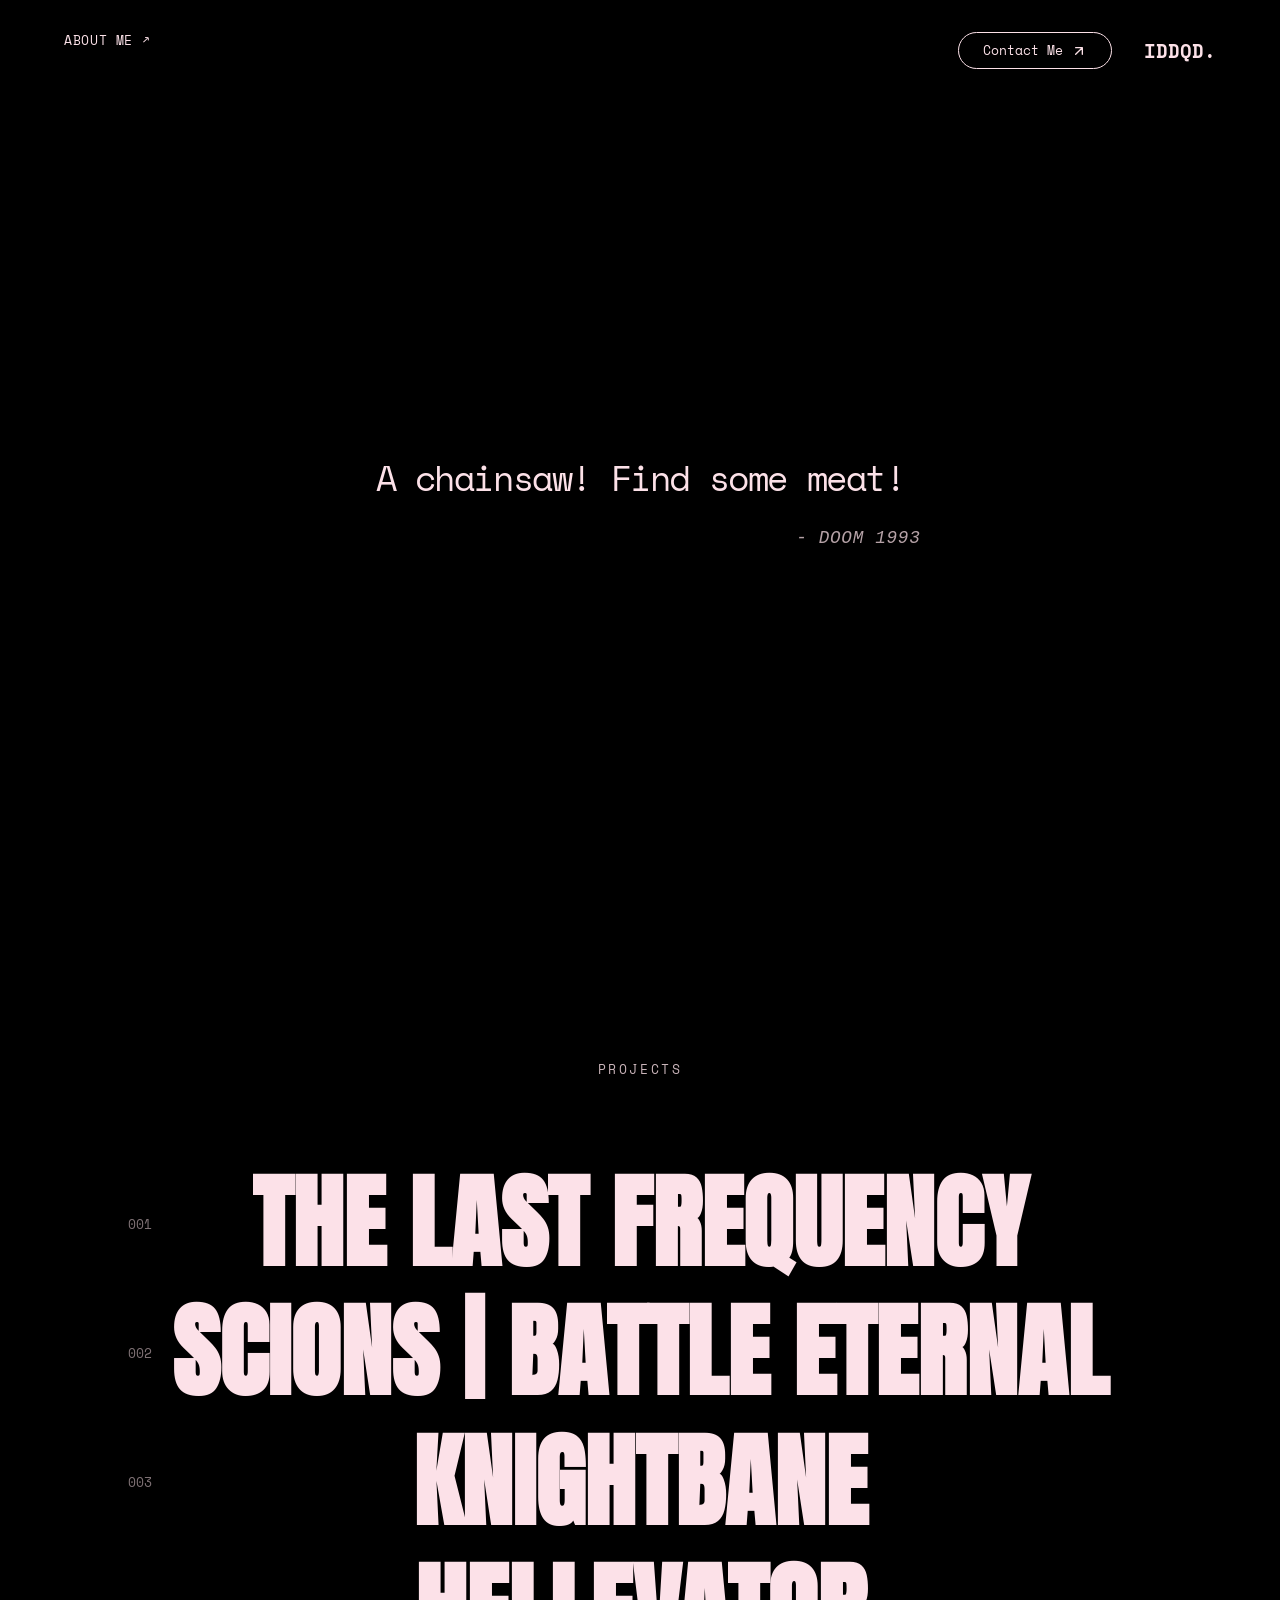
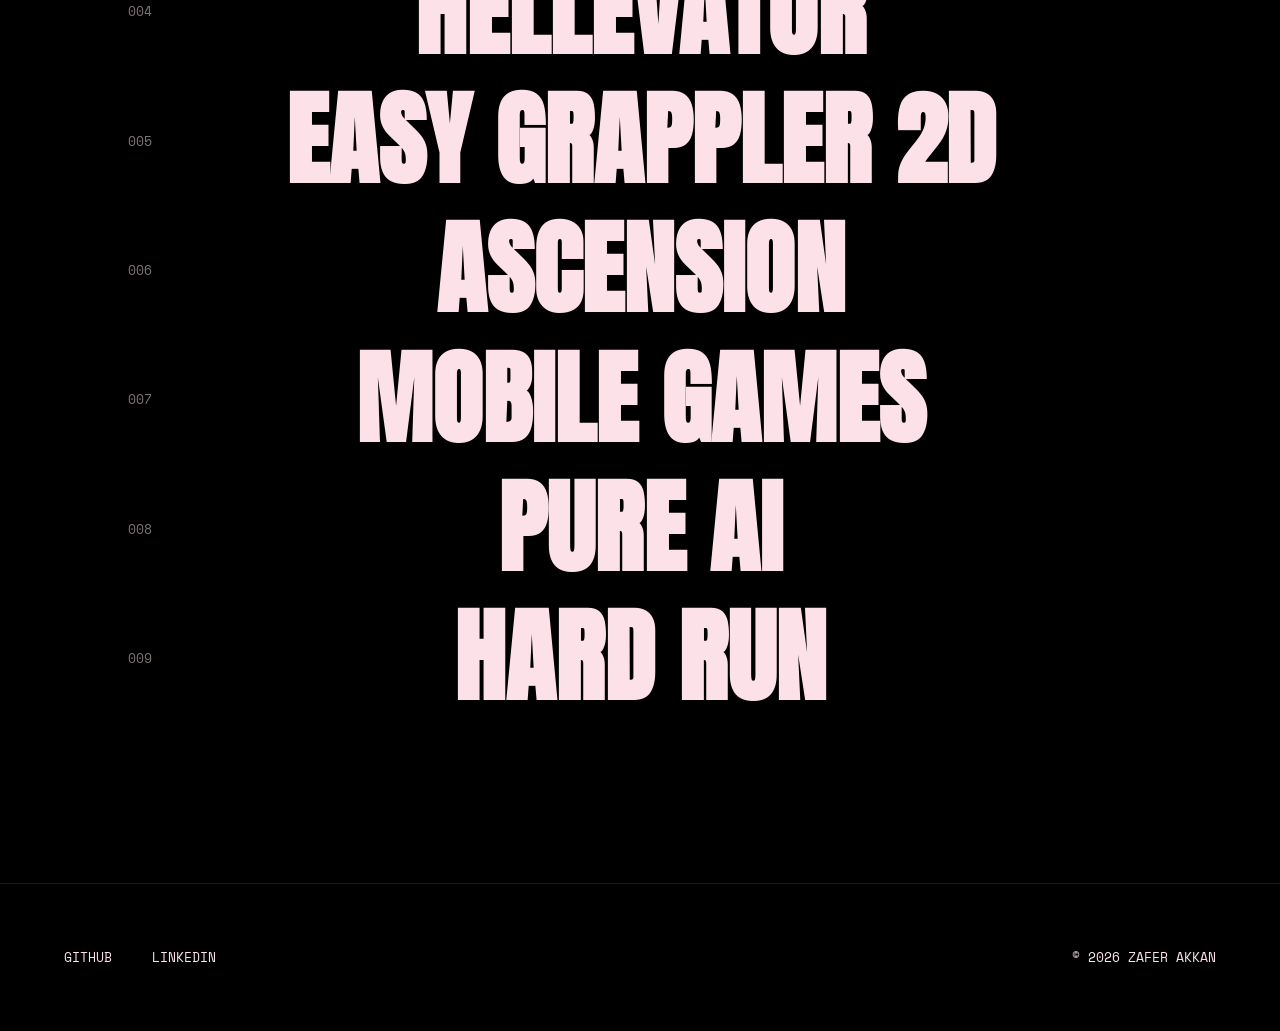
==== commit dfba54ad: "updated bg" ====
--- a/index.html
+++ b/index.html
@@ -374,12 +374,6 @@
         }
       });
       
-      item.addEventListener('mouseenter', () => {
-        document.body.style.backgroundColor = '#111';
-      });
-      item.addEventListener('mouseleave', () => {
-        document.body.style.backgroundColor = '#0b0c0e';
-      });
     });
 
     prevBtn.addEventListener('click', (e) => {
--- a/style.css
+++ b/style.css
@@ -1,5 +1,5 @@
 :root {
-  --bg-color: #0b0c0e;
+  --bg-color: #000;
   --text-color: #fce1e8; /* Soft pink from the reference image */
   --accent-color: #ffffff;
   --ice-color: #c9f5ff;
@@ -30,8 +30,7 @@
   top: 0; left: 0; right: 0; bottom: 0;
   pointer-events: none;
   z-index: 10; /* Lowered z-index so it stays behind the modal (z-index: 1000) */
-  opacity: 0.05;
-  background-image: url('data:image/svg+xml,%3Csvg viewBox="0 0 200 200" xmlns="http://www.w3.org/2000/svg"%3E%3Cfilter id="noiseFilter"%3E%3CfeTurbulence type="fractalNoise" baseFrequency="0.65" numOctaves="3" stitchTiles="stitch"/%3E%3C/filter%3E%3Crect width="100%25" height="100%25" filter="url(%23noiseFilter)"/%3E%3C/svg%3E');
+  display: none;
 }
 
 /* NAVIGATION */
